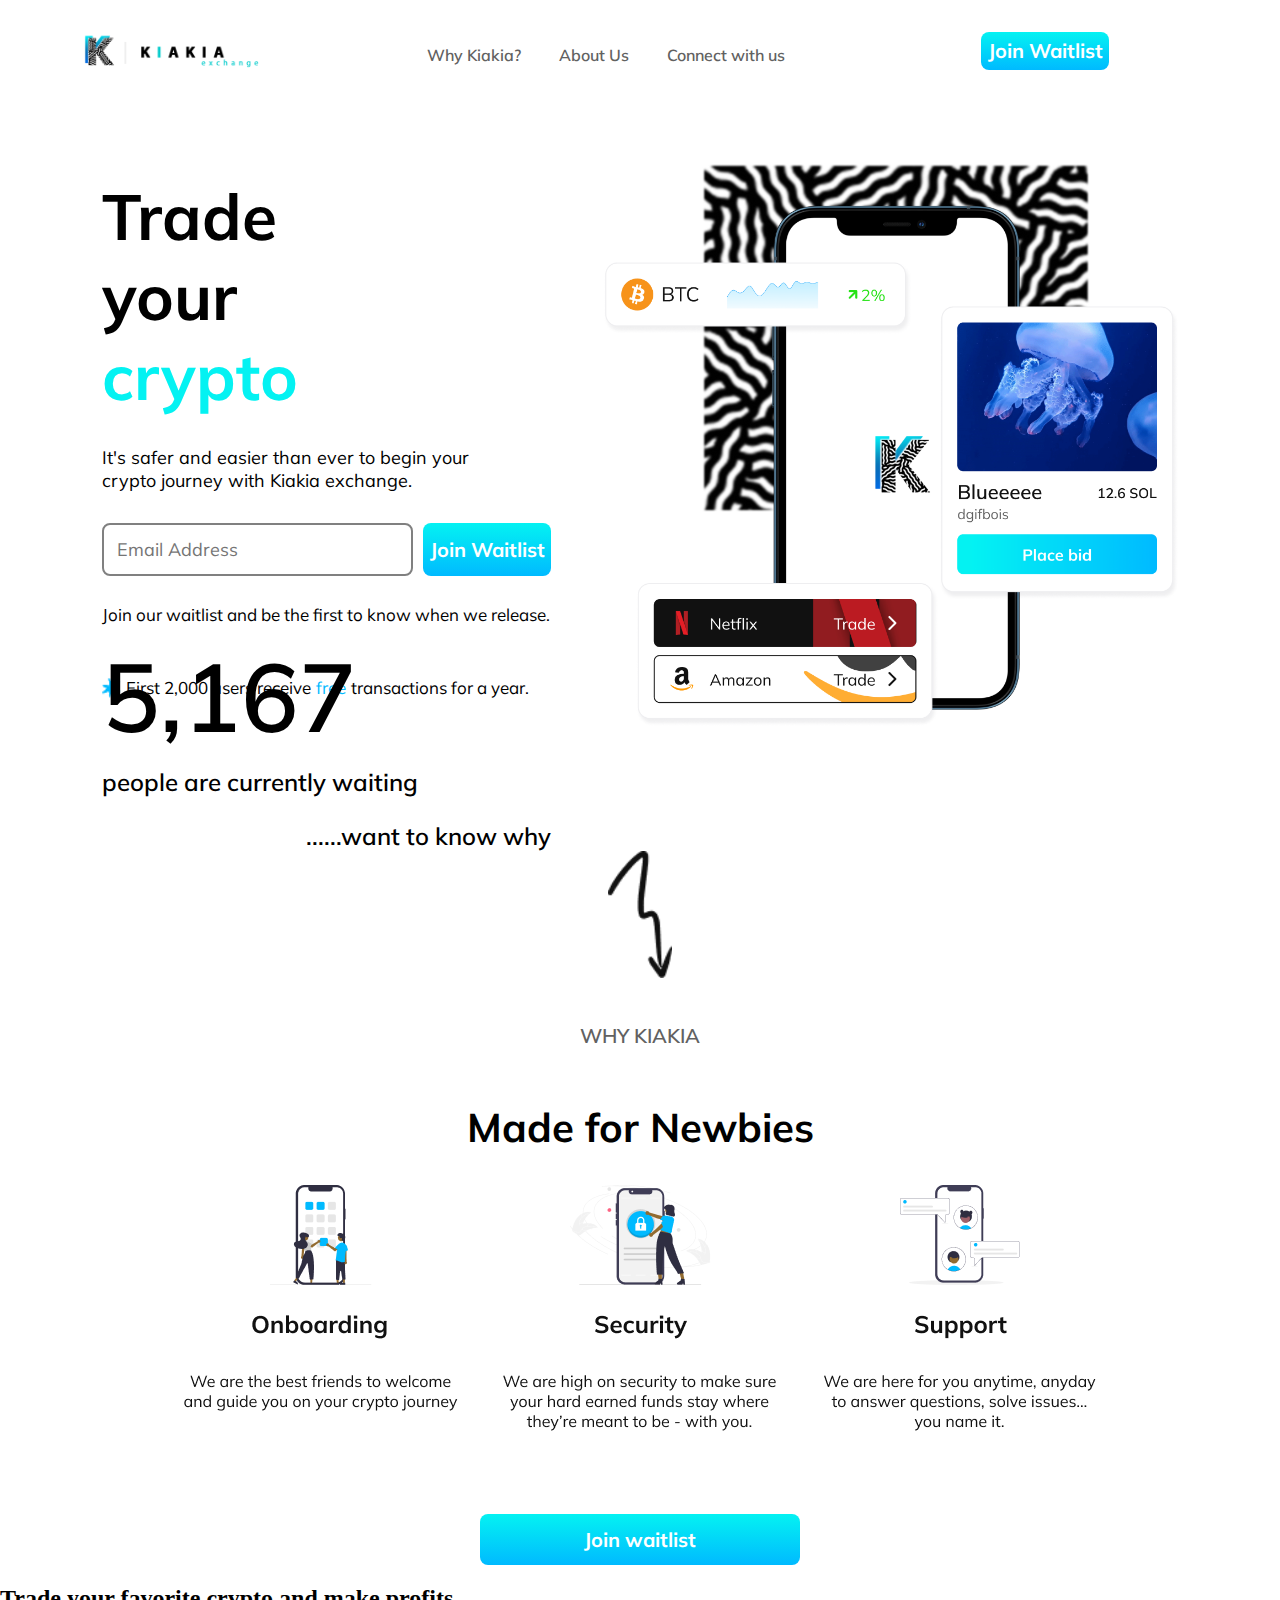
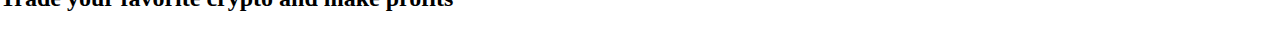
==== index.html @ c30af9a3 "code" ====
<!DOCTYPE html>
<html>

<head>
  <!-- Basic -->
  <meta charset="utf-8" />
  <meta http-equiv="X-UA-Compatible" content="IE=edge" />
  <!-- Mobile Metas -->
  <meta name="viewport" content="width=device-width, initial-scale=1, shrink-to-fit=no" />
  <!-- Site Metas -->
  <meta name="keywords" content="" />
  <meta name="description" content="" />
  <meta name="author" content="" />
  <link rel="shortcut icon" href="img/KK2.png" type="image/x-icon">
    <title>KiaKia</title>
       <link rel="stylesheet" href="styles/kiakia-desktop.css">
       <link rel="stylesheet" href="http://www.w3.org/2000/svg">
       <!--fonts-->
       <link rel="preconnect" href="https://fonts.googleapis.com">
       <link rel="preconnect" href="https://fonts.gstatic.com" crossorigin>
       <link href="https://fonts.googleapis.com/css2?family=Mulish:wght@600&display=swap" rel="stylesheet">
</head>
<body>
  <!-- Navbar Start -->
  <header class="header-section">
      <div class="kiakia-logo">
        <a href="index.html">
          <img src="images/KIAKIA 2 2.png">
        </a>
      </div>
      <div class="preview-links">
        <a href="#">Why Kiakia?</a>
        <a href="#">About Us</a>
        <a href="#">Connect with us</a>
      </div>
      <div class="waitlist-frame">
       <a href="#"> <button type="submit">Join Waitlist</button> </a>
      </div>
  </header>
  <!-- Navbar End -->
  <!--Homepage start-->
  <section class="container-1">
    <div class="container-1-text">
      <h2> Trade your <span>crypto</span></h2>
      <p>
        It's safer and easier than ever to begin your crypto journey with Kiakia exchange. 
      </p>
       <form>
        <input type="email" placeholder="Email Address">
        <button type="submit">Join Waitlist</button>
      </form>
      <h5>
        Join our waitlist and be the first to know when we release.
      </h5>
      <h6>
        <img src="images/vector1.png"> 
        First 2,000 users receive  <span>free</span> transactions for a year.
      </h6>
    </div>
    <div class="container-1-img">
      <img src="images/iphone.png">
    </div>
    <div class="container-1-number">
      <h1>
        5,167
      </h1>
      <p>
        people are currently waiting 
      </p>
      <span>
        ......want to know why
      </span>
    </div> 
  </section> 
  <section class="curly-arrow">
    <img src="images/curly-arrow.png">
  </section>
  <!--Homepage end-->
  <!--About us start-->
  <section class="why-kiakia">
    <div class="why-kiakia-1">
      <p>WHY KIAKIA</p>
      <h2>
        Made for Newbies
      </h2>
    </div>
    <div class="why-kiakia-2">
      <div class="onboarding">
        <img src="images/Frame 50.png">
      </div>
      <div class="security">
        <img src="images/Frame 51.png">
      </div>
      <div class="onboarding">
        <img src="images/Frame 52.png">
      </div>
    </div>
    <div class="why-kiakia-3">
      <button type="submit">Join waitlist</button>
    </div>
  </section>
  <!--About us start-->
  <!--Trade start-->
  <section class="trade-container">
    <div class="trade-container-text">
      <h2>
        Trade your favorite crypto and make profits
      </h2>
      <p>
        
      </p>
    </div>
  </section>
  <!--Trade start-->
  <!-- <section class="trade container" id="About">
    <div class="row">
      <div class=" col-md-6">
        <div class="burnt">
          <h2>
            <b>Discover, create and trade NFT's</b>
          </h2>
            <p>
              Our easy to use interface makes KiaKia one of the fastest growing NFT market places, where artists, fan and everyone in between can browse, create, buy, sell and auction NFT's.
            </p>
        </div>
      </div>
      <div class=" col-md-6">
        <div class="img-box">
          <img src="img/slow burn 3.png" style="height: 330px; width: 330px;" class="burn" alt="">
        </div>
      </div>
    </div>
  </section> -->
  <!--Trade stop-->
  <!--2nd trade start-->
  <!-- <section class="trade container">
    <div class="row">
      <div class="col-md-6 ">
        <div class="burnt"> 
          <h2><b>Exchange and trade giftcards using our app</b></h2>
          <p>Cashing out your giftcards is completly straight forward and secure, with our short turnaround and high pay rates. Our goal at Kiakia is to make selling giftcards as easy and rewarding as possible for our clients.</p>
        </div>
    </div>
    <div class=" col-md-6">
      <div class="img-box">
        <img src="img/slow burn 4.png" style="height: 330px; width: 330px;" class="burn" alt="">
      </div>
    </div>
  </section> -->
  <!--2nd trade stop-->
  <!--2 About start-->
  <!-- <section class="about container" id="about">
      <div class="question">
          ABOUT KIAKIA
      </div>
      <h2 class="answer1"><b>The blockchain platform made just for you..</b></h2>
      <div class="row pic">
        <div class=" col-md-6">
          <div class="img-box">
            <img src="img/KIAKIA 3 1.png"  style="height: 330px; width: 330px;" alt="">
          </div>
        </div>
        <div class=" col-md-6">
          <div class="burnt">
            <div class="heading_container">
              <h4>
                <b>Kiakia is..</b>
              </h4>
            </div>
            <p>
             a cryptocurrency, giftcard, and NFT's marketplace where you can earn rewards, bonuses and utilities on all your trades.
            </p>
            <p>
              KIAKIA is designed to help web3 beginners get their feet wet in the space by learning about blockchain and Cryptocurrencies.
            </p>
          </div>
        </div>
    </div>
  </section> -->
  <!--2 About stop-->
  <!--partners start-->
  </section>
  <!--partners stop-->
  <!--register start-->
  <!-- <section class="about container">
    <img src="img/Vector (4).png" alt="">
    <div class="row">
    <div class="form col-md-6">
      <form action="" class="contain shadow" style="width:320px;"  method="get">
        <fieldset>
          <legend>Connect with us</legend>
          <p><b>We would love to hear from you</b></p>
          <label for="Email"><b>Email:</b></label></br>
          <input type="email" placeholder="Email"><br><br>
          <label for="message"><b>Message</b></label></br>
          <textarea name="" placeholder="Hello there" id="" cols="30" rows="5"></textarea><br><br>
          <button type="submit" class="btnn">Send Message</button>
        </fieldset>
      </form>
    </div>
  </div>
  </section> -->
  <!--register stop-->
  <!-- learn more start -->
  <!-- <section class="learn">
    <div class="container">
      <div class="question">
        LEARN MORE
      </div>
      <h2 class="answer2"><b>Subscribe To Our Newsletter</b></h2>
      <p class="answer2">Dont worry, we only send really neat stuff like offers, guides, tips and tricks you'll need on your crypto journey. </p>
      <form class="d-flex">
        <input class="form-control me-2" type="email" placeholder="Email address" aria-label="Search">
        <button class="buttn" type="submit">Submit</button>
      </form><br>&nbsp;<br>&nbsp;<br>&nbsp;<br>
    </div>
  </section> -->
  <!-- learn more stop -->
  <!-- footer start -->
  <!-- <section class="about container" id="contact">
    <div class="row pic">
      <div class="col-md-6 burnt">
        <div>
          <img src="img/KIAKIA 2 2.png" alt="">
        </div>
        <p>
          KiaKia exchange is a blockchain centered company aimed at enabling new adopters to earn money by trading in the crypto space. 
        </p>
        <div class="contact_nav">
          <div>
            <i class="fa fa-phone" aria-hidden="true"></i>
            +1 661 8744 867
          </div>
          <div>
            <i class="fa fa-envelope" aria-hidden="true"></i>
            info@kaikiaexchange.com
          </div>   
        </div>
      </div>
      <div class="col-md-6">
        <h5>Quick Links</h5>
        <ul style="list-style-type:none;" >
          <li><a href="#why" style="color: black; text-decoration:none;">Why KiaKia</a></li>
          <li><a href="#about"style="color: black; text-decoration:none;">About us</a></li>
          <li><a href="#contact"style="color: black; text-decoration:none;">Connect with us</a></li>
        </ul>
        <div class="social_box">
          <a href="https://instagram.com/kiakiaexchange?igshid=YmMyMTA2M2Y=">
            <i class="fa fa-instagram" aria-hidden="true"></i>
          </a>
          <a href="https://twitter.com/kiakiaexchange?t=NP9sH1aq3BWQOJRg7xhEQ&s=08">
            <i class="fa fa-twitter" aria-hidden="true"></i>
          </a>
        </div>

      </div>
    </div>
  </section> -->
  <!-- footer stop -->
  <!-- end start -->
  <!-- <section class="container-fluid footer_section">
    <hr>
    <p class="foot"><b>Copyright Kiakia Exchange. All rights reserved.2022.</b></p>
  </section> -->
  <!-- end stop -->
</body>
</html>
---- styles/kiakia-desktop.css ----
@media screen and (min-width: 1000px) {
  body {
    background-color: white;
    padding: 0;
    margin: 0;
  }
  body .header-section {
    max-width: 100%;
    display: grid;
    grid-template-columns: auto auto auto;
    gap: 2vw;
    padding-top: 2.5vw;
    padding-left: 6vw;
    margin-bottom: 3.5vw;
  }
  body .kiakia-logo {
    width: 12vw;
  }
  body .kiakia-logo img {
    width: 15vw;
  }
  body .preview-links {
    display: flex;
    flex-direction: row;
    gap: 3vw;
  }
  body .preview-links a {
    color: #616161;
    font-size: 16px;
    font-weight: 600;
    font-family: "Mulish", sans-serif;
    text-decoration: none;
    align-self: center;
  }
  body .waitlist-frame button {
    width: 10vw;
    padding: 0.5vw;
    border-radius: 8px;
    font-size: 20px;
    font-weight: 700;
    font-family: "Mulish", sans-serif;
    border: none;
    color: white;
    background-image: linear-gradient(#04F2F2, #00BAFF);
  }
  body .container-1 {
    display: grid;
    grid-template-columns: auto auto;
    max-width: 100%;
    justify-content: center;
    gap: 4vw;
  }
  body .container-1 .container-1-text {
    display: flex;
    flex-direction: column;
  }
  body .container-1 .container-1-text h2 {
    font-size: 64px;
    font-weight: 700;
    font-family: "Mulish", sans-serif;
    width: 25vw;
    color: black;
    margin-bottom: 1vw;
  }
  body .container-1 .container-1-text h2 span {
    font-size: 64px;
    font-weight: 700;
    font-family: "Mulish", sans-serif;
    color: #04F2F2;
  }
  body .container-1 .container-1-text p {
    font-size: 18px;
    font-weight: 400;
    font-family: "Mulish", sans-serif;
    width: 30vw;
    color: black;
  }
  body .container-1 .container-1-text form {
    display: flex;
    flex-direction: row;
    gap: 10px;
    margin-top: 1vw;
  }
  body .container-1 .container-1-text form input {
    width: 22vw;
    border: 2px solid grey;
    border-radius: 8px;
    padding: 1vw;
    font-size: 18px;
    font-weight: 400;
    font-family: "Mulish", sans-serif;
    color: black;
  }
  body .container-1 .container-1-text form input:focus {
    outline: 1px solid grey;
  }
  body .container-1 .container-1-text form button {
    background-image: linear-gradient(#04F2F2, #00BAFF);
    width: 10vw;
    padding: 0.5vw;
    border-radius: 8px;
    font-size: 20px;
    font-weight: 700;
    font-family: "Mulish", sans-serif;
    border: none;
    color: white;
  }
  body .container-1 .container-1-text form button:focus {
    outline: none;
  }
  body .container-1 .container-1-text h5 {
    font-size: 17px;
    font-weight: 400;
    font-family: "Mulish", sans-serif;
    width: 35vw;
    color: black;
    margin-bottom: 1vw;
  }
  body .container-1 .container-1-text h6 {
    display: flex;
    flex-direction: row;
    gap: 5px;
    font-size: 17px;
    font-weight: 400;
    font-family: "Mulish", sans-serif;
    width: 35vw;
    color: black;
  }
  body .container-1 .container-1-text h6 img {
    width: 1.5vw;
  }
  body .container-1 .container-1-text h6 span {
    font-size: 17px;
    font-weight: 400;
    font-family: "Mulish", sans-serif;
    color: #00BAFF;
  }
  body .container-1 .container-1-img {
    padding-top: 3vw;
  }
  body .container-1 .container-1-img img {
    width: 45vw;
  }
  body .container-1 .container-1-number {
    display: grid;
    grid-template-columns: auto;
    margin-top: -17vw;
  }
  body .container-1 .container-1-number h1 {
    font-size: 96px;
    font-weight: 600;
    font-family: "Mulish", sans-serif;
    color: black;
    margin-bottom: -1vw;
  }
  body .container-1 .container-1-number p {
    font-size: 24px;
    font-weight: 600;
    font-family: "Mulish", sans-serif;
    color: black;
  }
  body .container-1 .container-1-number span {
    font-size: 24px;
    font-weight: 600;
    font-family: "Mulish", sans-serif;
    color: black;
    justify-self: right;
  }
  body .curly-arrow {
    display: grid;
    justify-content: center;
    max-width: 100%;
  }
  body .curly-arrow img {
    width: 5vw;
  }
  body .why-kiakia {
    display: grid;
    grid-template-columns: auto;
    max-width: 100%;
    justify-content: center;
    margin-top: 2vw;
  }
  body .why-kiakia .why-kiakia-1 {
    display: flex;
    flex-direction: column;
    align-items: center;
    max-width: 100%;
  }
  body .why-kiakia .why-kiakia-1 p {
    font-size: 20px;
    font-weight: 600;
    font-family: "Mulish", sans-serif;
    color: #616161;
  }
  body .why-kiakia .why-kiakia-1 h2 {
    font-size: 40px;
    font-weight: 700;
    font-family: "Mulish", sans-serif;
    color: black;
  }
  body .why-kiakia .why-kiakia-2 {
    display: flex;
    flex-direction: row;
  }
  body .why-kiakia .why-kiakia-3 {
    display: grid;
    justify-content: center;
    max-width: 100%;
    margin-top: 2vw;
  }
  body .why-kiakia .why-kiakia-3 button {
    width: 25vw;
    padding: 1vw;
    border-radius: 8px;
    font-size: 20px;
    font-weight: 700;
    font-family: "Mulish", sans-serif;
    border: none;
    color: white;
    background-image: linear-gradient(#04F2F2, #00BAFF);
  }
}/*# sourceMappingURL=kiakia-desktop.css.map */
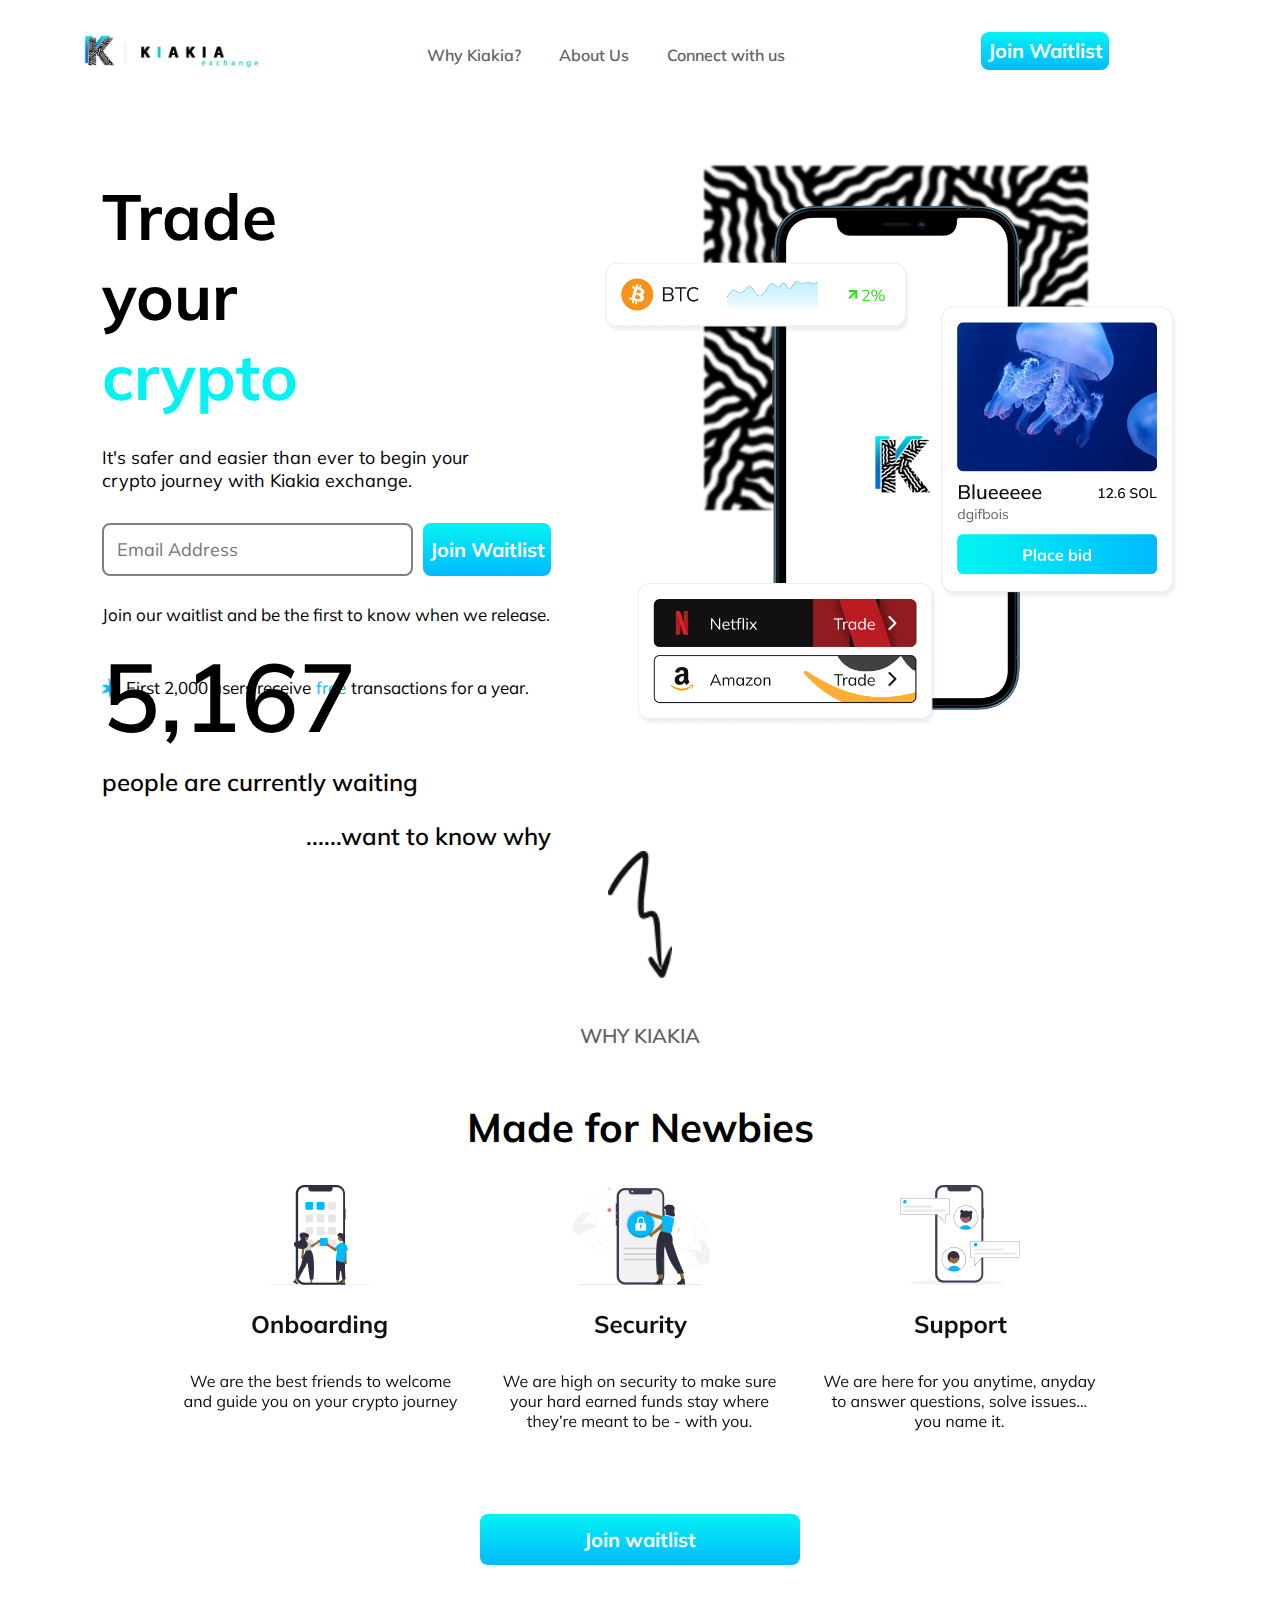
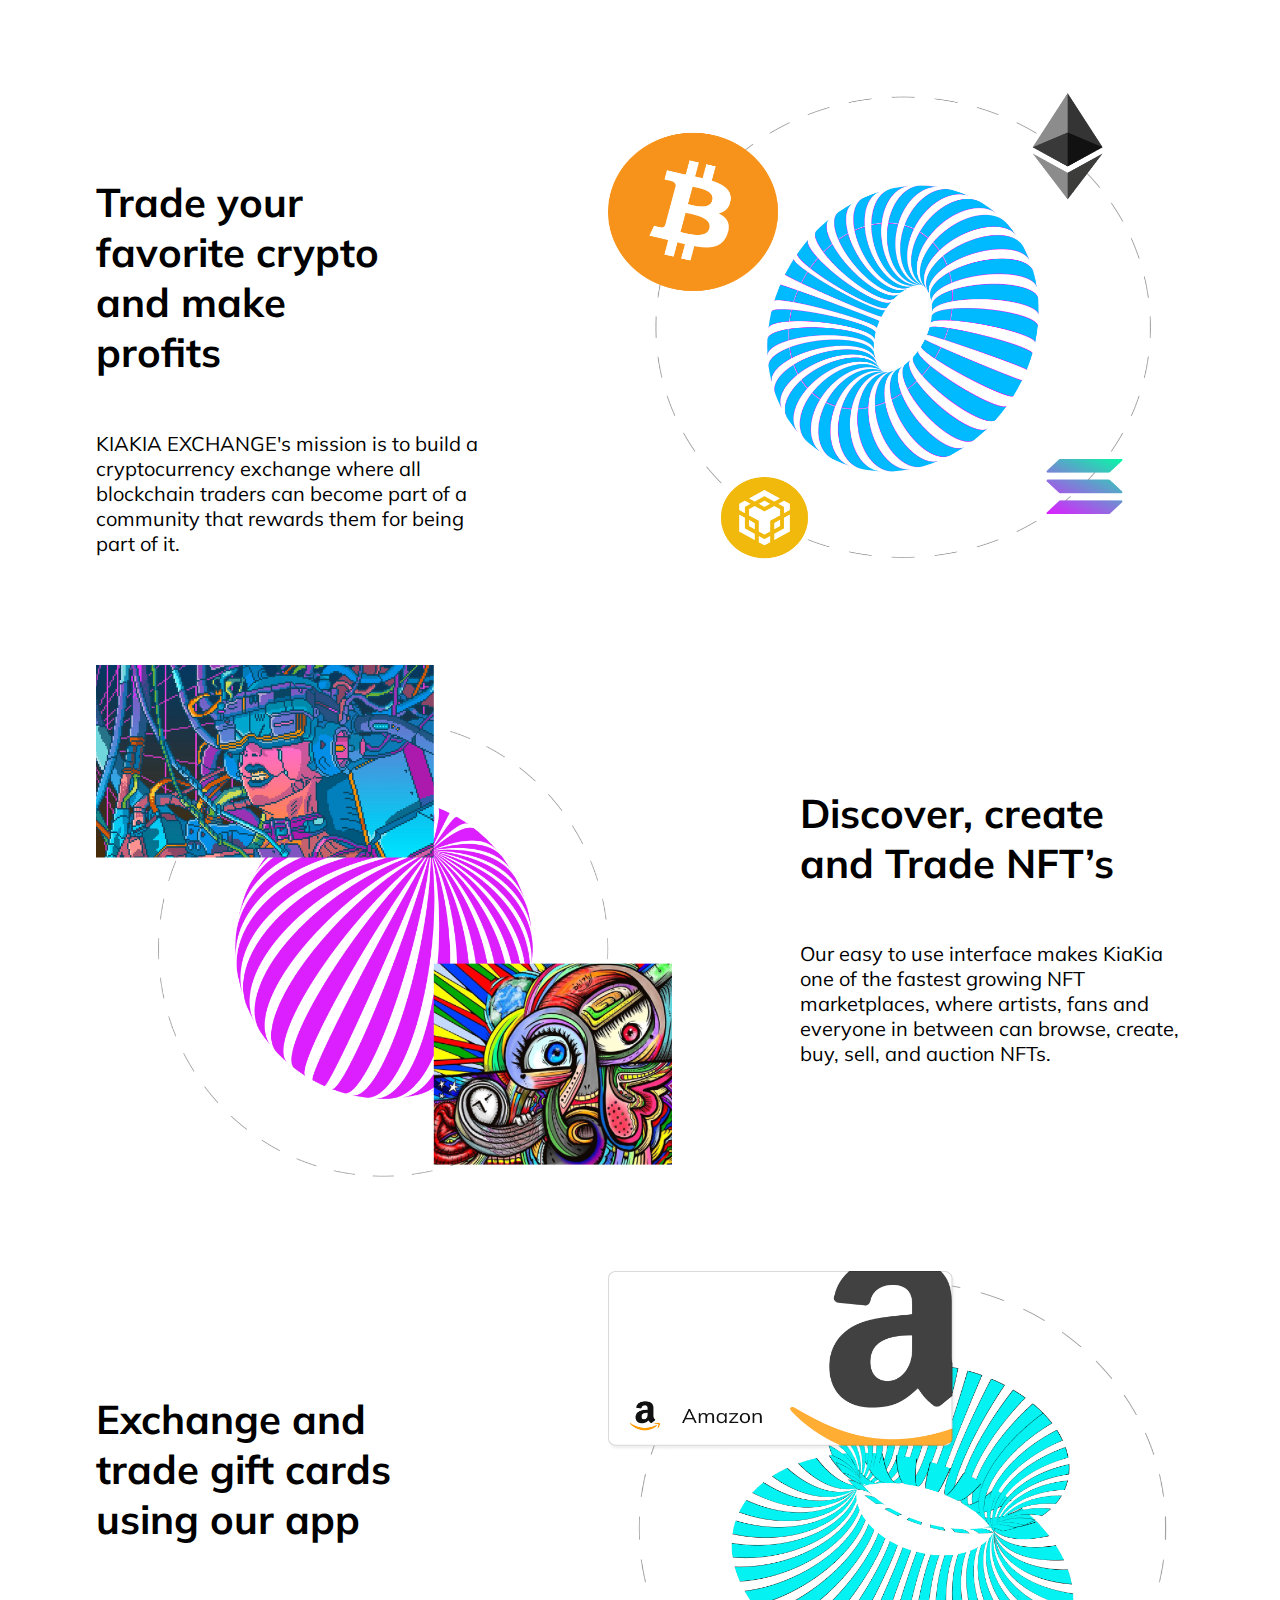
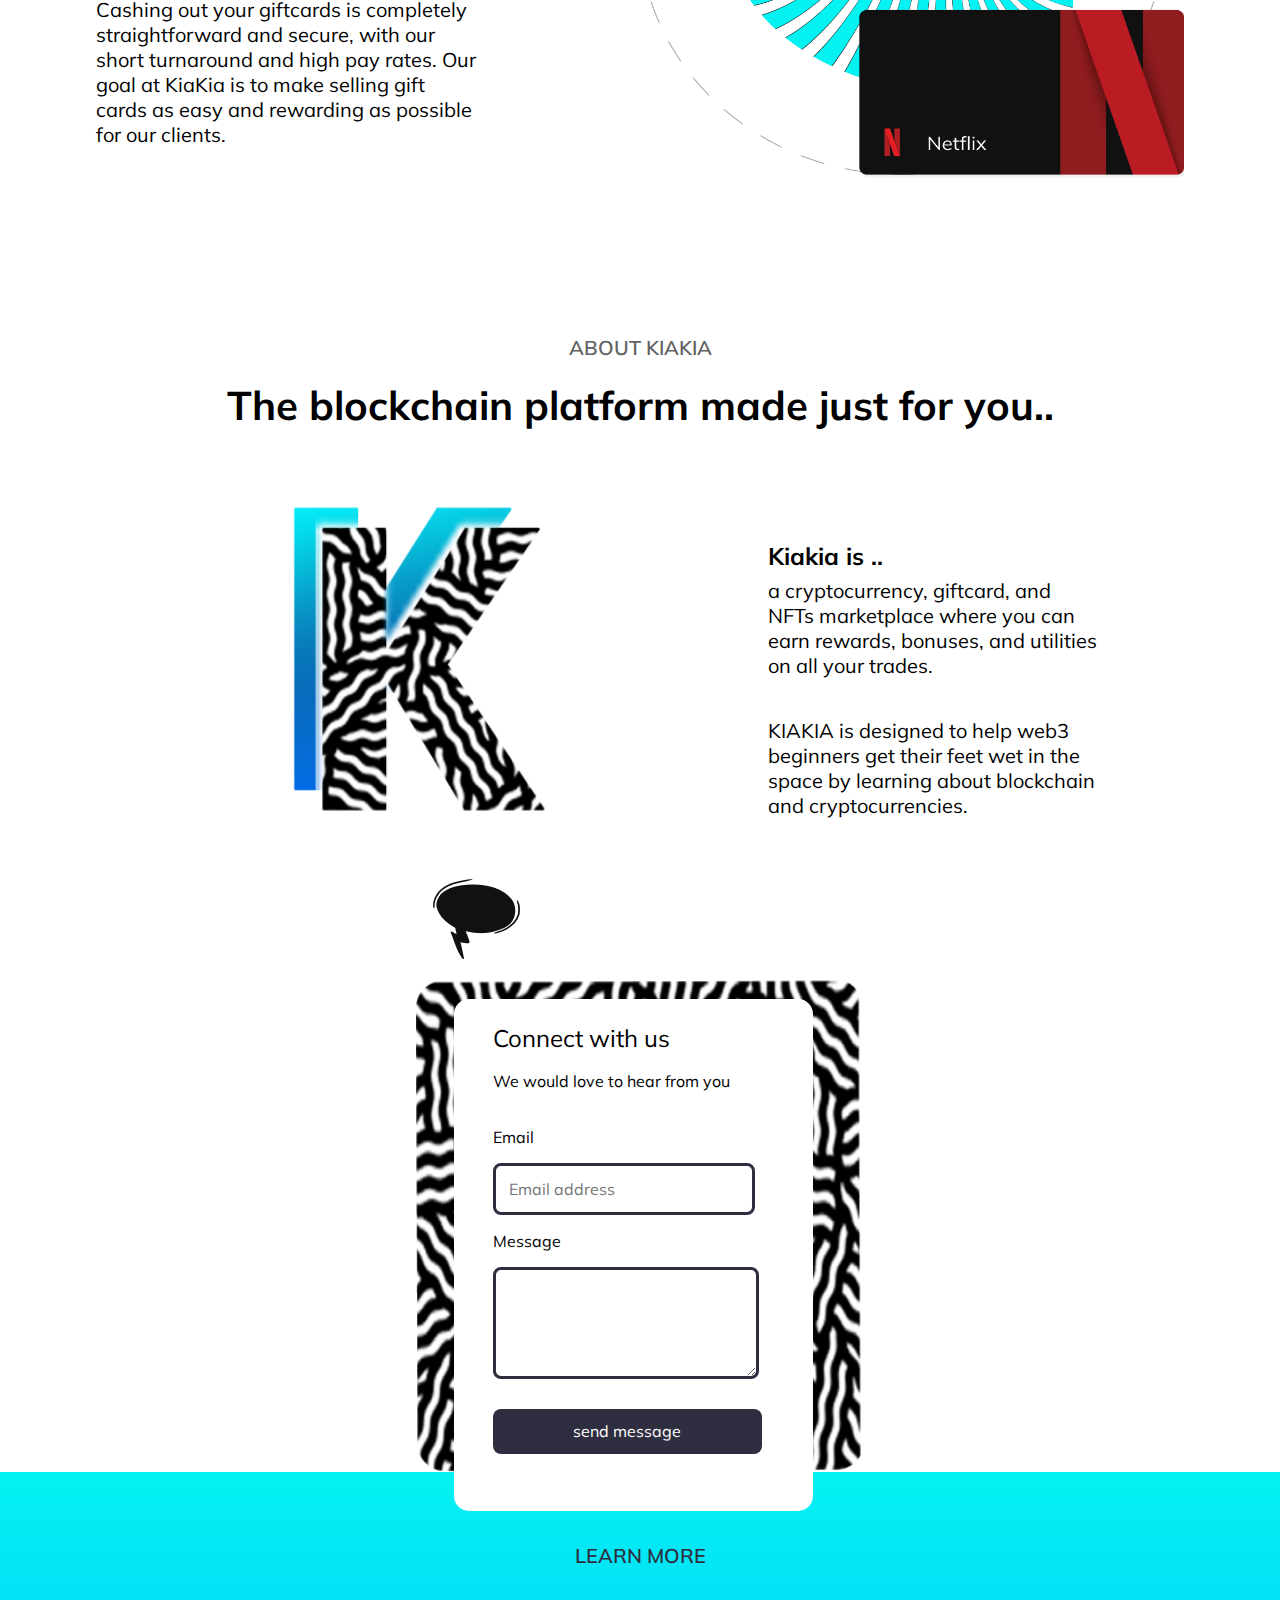
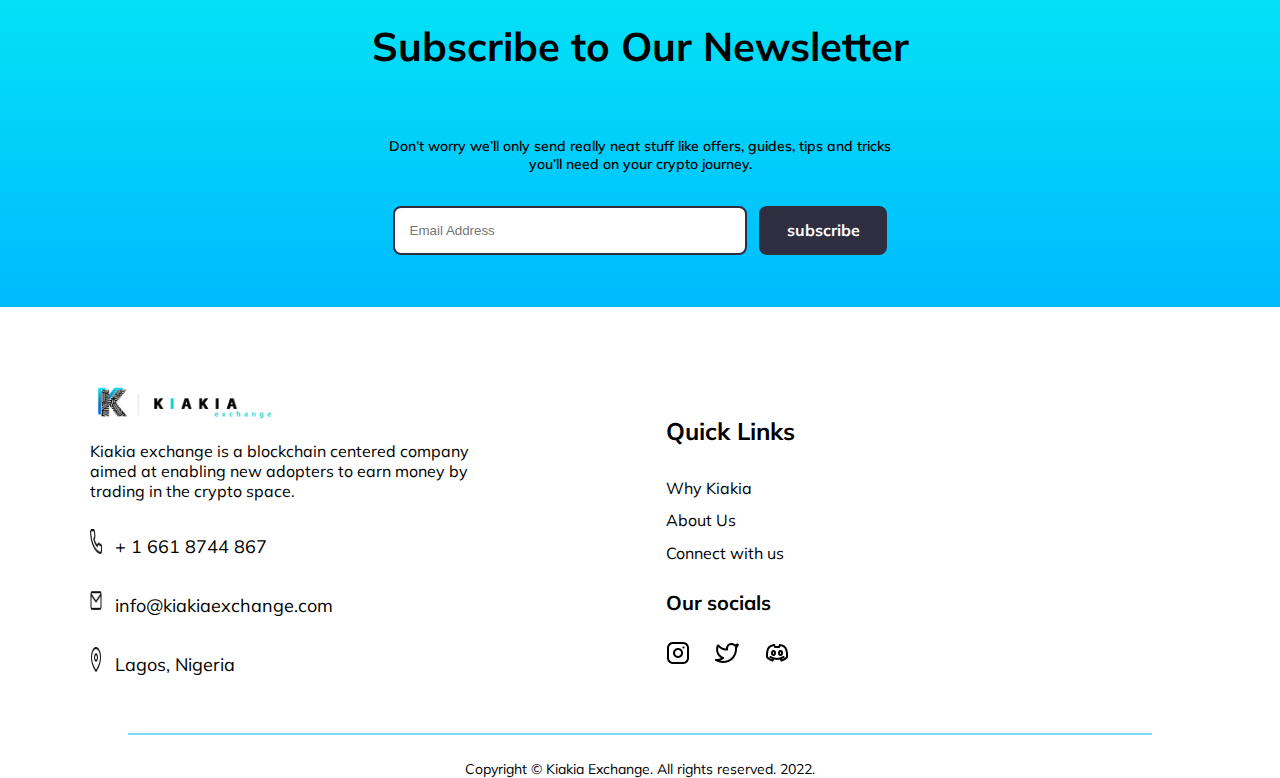
==== commit 2ec5af4f: "code" ====
--- a/index.html
+++ b/index.html
@@ -107,161 +107,158 @@
         Trade your favorite crypto and make profits
       </h2>
       <p>
-        
-      </p>
+        KIAKIA EXCHANGE's mission is to build a cryptocurrency exchange where all blockchain traders can become part of a community that rewards them for being part of it.      </p>
+    </div>
+    <div class="trade-container-image">
+      <img src="images/bitcoin.png">
     </div>
   </section>
   <!--Trade start-->
-  <!-- <section class="trade container" id="About">
-    <div class="row">
-      <div class=" col-md-6">
-        <div class="burnt">
-          <h2>
-            <b>Discover, create and trade NFT's</b>
-          </h2>
-            <p>
-              Our easy to use interface makes KiaKia one of the fastest growing NFT market places, where artists, fan and everyone in between can browse, create, buy, sell and auction NFT's.
-            </p>
-        </div>
-      </div>
-      <div class=" col-md-6">
-        <div class="img-box">
-          <img src="img/slow burn 3.png" style="height: 330px; width: 330px;" class="burn" alt="">
-        </div>
-      </div>
-    </div>
-  </section> -->
-  <!--Trade stop-->
-  <!--2nd trade start-->
-  <!-- <section class="trade container">
-    <div class="row">
-      <div class="col-md-6 ">
-        <div class="burnt"> 
-          <h2><b>Exchange and trade giftcards using our app</b></h2>
-          <p>Cashing out your giftcards is completly straight forward and secure, with our short turnaround and high pay rates. Our goal at Kiakia is to make selling giftcards as easy and rewarding as possible for our clients.</p>
-        </div>
-    </div>
-    <div class=" col-md-6">
-      <div class="img-box">
-        <img src="img/slow burn 4.png" style="height: 330px; width: 330px;" class="burn" alt="">
-      </div>
-    </div>
-  </section> -->
-  <!--2nd trade stop-->
-  <!--2 About start-->
-  <!-- <section class="about container" id="about">
-      <div class="question">
-          ABOUT KIAKIA
-      </div>
-      <h2 class="answer1"><b>The blockchain platform made just for you..</b></h2>
-      <div class="row pic">
-        <div class=" col-md-6">
-          <div class="img-box">
-            <img src="img/KIAKIA 3 1.png"  style="height: 330px; width: 330px;" alt="">
+  <section class="nft-container">
+    <div class="nft-container-image">
+      <img src="images/nft-card.png">
+    </div>
+    <div class="nft-container-text">
+      <h2>
+        Discover, create and Trade NFT’s
+      </h2>
+      <p>
+        Our easy to use interface makes KiaKia one of the fastest growing NFT marketplaces, where artists, fans and everyone in between can browse, create, buy, sell, and auction NFTs.      </p>
+    </div>
+  </section>
+  <section class="gift-card-container">
+    <div class="gift-card-container-text">
+      <h2>
+        Exchange and trade gift cards using our app
+      </h2>
+      <p>
+        Cashing out your giftcards is completely straightforward and secure, with our short turnaround and high pay rates. Our goal at KiaKia is to make selling gift cards as easy and rewarding as possible for our clients.
+    </div>
+    <div class="gift-card-container-image">
+      <img src="images/amazon.png">
+    </div>
+  </section>
+ <!-- about-kia-kia -->
+  <section class="about-kiakia">
+    <div class="about">
+      <p>
+        ABOUT KIAKIA
+      </p>
+      <h3>
+        The blockchain platform made just for you..
+      </h3>
+    </div>
+  </section>
+  <!-- about-kia-kia-content -->
+  <section class="about-content">
+    <div class="about-content-logo">
+      <img src="images/KIAKIA 3 1.png">
+    </div>
+    <div class="about-content-text">
+      <h4>
+        Kiakia is ..
+      </h4>
+      <p>
+        a cryptocurrency, giftcard, and NFTs marketplace where you can earn rewards, bonuses, and utilities on all your trades.
+      </p>
+      <p>
+        KIAKIA is designed to help web3 beginners get their feet wet in the space by learning about blockchain and cryptocurrencies.
+      </p>
+    </div>
+  </section>
+
+  <section class="connect-section">
+    <div class="chat-icon">
+      <img src="images/6.png">
+      <img src="images/KIAKIA pattern 2.png" class="pattern">
+      <div class="connect-form">
+        <h3>
+          Connect with us
+        </h3>
+        <p class="hear-you">
+          We would love to hear from you
+        </p>
+        <form>
+          <div class="mail">
+            <p>Email</p>
+            <input type="email" placeholder="Email address">
           </div>
-        </div>
-        <div class=" col-md-6">
-          <div class="burnt">
-            <div class="heading_container">
-              <h4>
-                <b>Kiakia is..</b>
-              </h4>
-            </div>
-            <p>
-             a cryptocurrency, giftcard, and NFT's marketplace where you can earn rewards, bonuses and utilities on all your trades.
-            </p>
-            <p>
-              KIAKIA is designed to help web3 beginners get their feet wet in the space by learning about blockchain and Cryptocurrencies.
-            </p>
+          <div class="message">
+            <p>Message</p>
+             <textarea placeholder="Hello there">
+             </textarea>
           </div>
-        </div>
-    </div>
-  </section> -->
-  <!--2 About stop-->
-  <!--partners start-->
-  </section>
-  <!--partners stop-->
-  <!--register start-->
-  <!-- <section class="about container">
-    <img src="img/Vector (4).png" alt="">
-    <div class="row">
-    <div class="form col-md-6">
-      <form action="" class="contain shadow" style="width:320px;"  method="get">
-        <fieldset>
-          <legend>Connect with us</legend>
-          <p><b>We would love to hear from you</b></p>
-          <label for="Email"><b>Email:</b></label></br>
-          <input type="email" placeholder="Email"><br><br>
-          <label for="message"><b>Message</b></label></br>
-          <textarea name="" placeholder="Hello there" id="" cols="30" rows="5"></textarea><br><br>
-          <button type="submit" class="btnn">Send Message</button>
-        </fieldset>
+          <button type="submit">send message</button>
       </form>
     </div>
+    </div>
+  </section>
+
+  <section class="newsletter-section">
+    <p>
+      LEARN MORE
+    </p>
+    <h2>
+      Subscribe to Our Newsletter
+    </h2>
+    <h6>
+      Don’t worry we’ll only send really neat stuff like offers, guides, tips and tricks you’ll need on your crypto journey.
+    </h6>
+    <form>
+      <input type="email" placeholder="Email Address">
+      <button type="submit">subscribe</button>
+    </form>
+  </section>
+  <footer>
+    <div class="footer-1">
+      <div class="footer-1-logo">
+        <img src="images/KIAKIA 2 2.png">
+        <p>
+          Kiakia exchange is a blockchain centered company aimed at enabling new adopters to earn money by trading in the crypto space.
+        </p>
+      </div>
+      <div class="footer-1-contact">
+        <div class="phone">
+          <img src="images/Vector.png">
+          <p>+ 1 661 8744 867</p>
+        </div>
+        <div class="phone">
+          <img src="images/mail 2.png">
+          <p>info@kiakiaexchange.com</p>
+        </div>
+        <div class="phone">
+          <img src="images/map-pin 1.png">
+          <p>Lagos, Nigeria</p>
+        </div>
+      </div>
+    </div>
+    <div class="footer-2">
+      <div class="footer-2-1">
+        <h4>Quick Links</h4>
+        <div class="links">
+        <a href="#">Why Kiakia</a>
+        <a href="#">About Us</a>
+        <a href="#">Connect with us</a>
+        </div>
+      </div>
+      <div class="footer-2-social">
+        <h4>
+          Our socials
+        </h4>
+        <div class="socials">
+          <a href="#"> <img src="images/instagram 1.png"></a>
+          <a href="#"> <img src="images/twitter 2.png"></a>
+          <a href="#"> <img src="images/iconoir_discord.png"></a>
+        </div>
+      </div>
+    </div>
+  </footer>
+  <section class="copyright">
+    <div class="copyright-text">
+    <span>
+      Copyright © Kiakia Exchange. All rights reserved. 2022.
+    </span>
   </div>
-  </section> -->
-  <!--register stop-->
-  <!-- learn more start -->
-  <!-- <section class="learn">
-    <div class="container">
-      <div class="question">
-        LEARN MORE
-      </div>
-      <h2 class="answer2"><b>Subscribe To Our Newsletter</b></h2>
-      <p class="answer2">Dont worry, we only send really neat stuff like offers, guides, tips and tricks you'll need on your crypto journey. </p>
-      <form class="d-flex">
-        <input class="form-control me-2" type="email" placeholder="Email address" aria-label="Search">
-        <button class="buttn" type="submit">Submit</button>
-      </form><br>&nbsp;<br>&nbsp;<br>&nbsp;<br>
-    </div>
-  </section> -->
-  <!-- learn more stop -->
-  <!-- footer start -->
-  <!-- <section class="about container" id="contact">
-    <div class="row pic">
-      <div class="col-md-6 burnt">
-        <div>
-          <img src="img/KIAKIA 2 2.png" alt="">
-        </div>
-        <p>
-          KiaKia exchange is a blockchain centered company aimed at enabling new adopters to earn money by trading in the crypto space. 
-        </p>
-        <div class="contact_nav">
-          <div>
-            <i class="fa fa-phone" aria-hidden="true"></i>
-            +1 661 8744 867
-          </div>
-          <div>
-            <i class="fa fa-envelope" aria-hidden="true"></i>
-            info@kaikiaexchange.com
-          </div>   
-        </div>
-      </div>
-      <div class="col-md-6">
-        <h5>Quick Links</h5>
-        <ul style="list-style-type:none;" >
-          <li><a href="#why" style="color: black; text-decoration:none;">Why KiaKia</a></li>
-          <li><a href="#about"style="color: black; text-decoration:none;">About us</a></li>
-          <li><a href="#contact"style="color: black; text-decoration:none;">Connect with us</a></li>
-        </ul>
-        <div class="social_box">
-          <a href="https://instagram.com/kiakiaexchange?igshid=YmMyMTA2M2Y=">
-            <i class="fa fa-instagram" aria-hidden="true"></i>
-          </a>
-          <a href="https://twitter.com/kiakiaexchange?t=NP9sH1aq3BWQOJRg7xhEQ&s=08">
-            <i class="fa fa-twitter" aria-hidden="true"></i>
-          </a>
-        </div>
-
-      </div>
-    </div>
-  </section> -->
-  <!-- footer stop -->
-  <!-- end start -->
-  <!-- <section class="container-fluid footer_section">
-    <hr>
-    <p class="foot"><b>Copyright Kiakia Exchange. All rights reserved.2022.</b></p>
-  </section> -->
-  <!-- end stop -->
+  </section>
 </body>
 </html>--- a/styles/kiakia-desktop.css
+++ b/styles/kiakia-desktop.css
@@ -220,4 +220,387 @@
     color: white;
     background-image: linear-gradient(#04F2F2, #00BAFF);
   }
+  body .trade-container {
+    display: grid;
+    grid-template-columns: auto auto;
+    justify-content: center;
+    gap: 10vw;
+    margin-top: 7vw;
+  }
+  body .trade-container .trade-container-text {
+    display: flex;
+    flex-direction: column;
+    padding-top: 7vw;
+  }
+  body .trade-container .trade-container-text h2 {
+    font-size: 40px;
+    font-weight: 700;
+    font-family: "Mulish", sans-serif;
+    width: 25vw;
+  }
+  body .trade-container .trade-container-text p {
+    font-size: 20px;
+    font-weight: 400;
+    font-family: "Mulish", sans-serif;
+    width: 30vw;
+  }
+  body .trade-container .trade-container-image img {
+    width: 45vw;
+    height: 40vw;
+  }
+  body .nft-container {
+    display: grid;
+    grid-template-columns: auto auto;
+    justify-content: center;
+    gap: 10vw;
+    margin-top: 7vw;
+  }
+  body .nft-container .nft-container-text {
+    display: flex;
+    flex-direction: column;
+    padding-top: 7vw;
+  }
+  body .nft-container .nft-container-text h2 {
+    font-size: 40px;
+    font-weight: 700;
+    font-family: "Mulish", sans-serif;
+    width: 25vw;
+  }
+  body .nft-container .nft-container-text p {
+    font-size: 20px;
+    font-weight: 400;
+    font-family: "Mulish", sans-serif;
+    width: 30vw;
+  }
+  body .nft-container .nft-container-image img {
+    width: 45vw;
+    height: 40vw;
+  }
+  body .gift-card-container {
+    display: grid;
+    grid-template-columns: auto auto;
+    justify-content: center;
+    gap: 10vw;
+    margin-top: 7vw;
+  }
+  body .gift-card-container .gift-card-container-text {
+    display: flex;
+    flex-direction: column;
+    padding-top: 7vw;
+  }
+  body .gift-card-container .gift-card-container-text h2 {
+    font-size: 40px;
+    font-weight: 700;
+    font-family: "Mulish", sans-serif;
+    width: 25vw;
+  }
+  body .gift-card-container .gift-card-container-text p {
+    font-size: 20px;
+    font-weight: 400;
+    font-family: "Mulish", sans-serif;
+    width: 30vw;
+  }
+  body .gift-card-container .gift-card-container-image img {
+    width: 45vw;
+    height: 40vw;
+  }
+  body .about-kiakia {
+    display: grid;
+    max-width: 100%;
+    justify-content: center;
+    margin-top: 10vw;
+  }
+  body .about-kiakia .about {
+    display: grid;
+    grid-template-columns: auto;
+    grid-template-rows: 2vw;
+    justify-content: center;
+    max-width: 100%;
+  }
+  body .about-kiakia .about p {
+    font-size: 20px;
+    font-weight: 600;
+    font-family: "Mulish", sans-serif;
+    color: #616161;
+    justify-self: center;
+  }
+  body .about-kiakia .about h3 {
+    font-size: 40px;
+    font-weight: 700;
+    font-family: "Mulish", sans-serif;
+    color: black;
+  }
+  body .about-content {
+    display: grid;
+    grid-template-columns: 40vw 20vw;
+    max-width: 100%;
+    justify-content: center;
+  }
+  body .about-content .about-content-logo img {
+    width: 25vw;
+    height: 30vw;
+  }
+  body .about-content .about-content-text {
+    display: flex;
+    flex-direction: column;
+    padding-top: 3vw;
+  }
+  body .about-content .about-content-text h4 {
+    font-size: 24px;
+    font-weight: 700;
+    font-family: "Mulish", sans-serif;
+    color: black;
+    margin-bottom: -1vw;
+  }
+  body .about-content .about-content-text p {
+    font-size: 20px;
+    font-weight: 400;
+    font-family: "Mulish", sans-serif;
+    color: black;
+    width: 26vw;
+  }
+  body .connect-section {
+    display: grid;
+    max-width: 100%;
+    justify-content: center;
+  }
+  body .connect-section .chat-icon {
+    display: grid;
+    grid-template-columns: auto;
+  }
+  body .connect-section .chat-icon .pattern {
+    width: 35vw;
+  }
+  body .connect-section .chat-icon .connect-form {
+    background-color: white;
+    display: grid;
+    grid-template-columns: auto;
+    justify-content: left;
+    padding-left: 3vw;
+    width: 25vw;
+    height: 40vw;
+    grid-row: 3/2;
+    z-index: 1;
+    margin-bottom: -45vw;
+    margin-top: 1.5vw;
+    margin-left: 3vw;
+    border-radius: 15px;
+  }
+  body .connect-section .chat-icon .connect-form h3 {
+    font-size: 24px;
+    font-weight: 400;
+    font-family: "Mulish", sans-serif;
+    color: black;
+    margin-bottom: -6vw;
+  }
+  body .connect-section .chat-icon .connect-form .hear-you {
+    margin-bottom: -10vw;
+  }
+  body .connect-section .chat-icon .connect-form p {
+    font-size: 16px;
+    font-weight: 400;
+    font-family: "Mulish", sans-serif;
+    color: black;
+  }
+  body .connect-section .chat-icon .connect-form input {
+    width: 18vw;
+    border: 3px solid #2F2E41;
+    border-radius: 8px;
+    padding: 1vw;
+    font-size: 16px;
+    font-weight: 400;
+    font-family: "Mulish", sans-serif;
+    color: black;
+  }
+  body .connect-section .chat-icon .connect-form input:focus {
+    outline: none;
+  }
+  body .connect-section .chat-icon .connect-form textarea {
+    width: 20vw;
+    border: 3px solid #2F2E41;
+    border-radius: 8px;
+    padding-left: 0.2vw;
+    height: 8vw;
+    font-size: 16px;
+    font-weight: 400;
+    font-family: "Mulish", sans-serif;
+    color: black;
+    margin-bottom: 2vw;
+  }
+  body .connect-section .chat-icon .connect-form textarea:focus {
+    outline: none;
+  }
+  body .connect-section .chat-icon .connect-form button {
+    background-color: #2F2E41;
+    width: 21vw;
+    text-align: center;
+    font-size: 16px;
+    font-weight: 400;
+    font-family: "Mulish", sans-serif;
+    color: white;
+    border: none;
+    padding: 1vw;
+    border-radius: 8px;
+  }
+  body .newsletter-section {
+    display: flex;
+    flex-direction: column;
+    align-items: center;
+    background-image: linear-gradient(#04F2F2, #00BAFF);
+    max-width: 100%;
+    height: 30vw;
+    padding-top: 4vw;
+  }
+  body .newsletter-section p {
+    font-size: 20px;
+    font-weight: 600;
+    font-family: "Mulish", sans-serif;
+    color: #2F2E41;
+  }
+  body .newsletter-section h2 {
+    font-size: 40px;
+    font-weight: 700;
+    font-family: "Mulish", sans-serif;
+    color: black;
+  }
+  body .newsletter-section h6 {
+    font-size: 14px;
+    font-weight: 600;
+    font-family: "Mulish", sans-serif;
+    color: black;
+    width: 40vw;
+    text-align: center;
+  }
+  body .newsletter-section form {
+    display: flex;
+    flex-direction: row;
+    gap: 1vw;
+  }
+  body .newsletter-section form input {
+    background-color: white;
+    border: 2px solid #2F2E41;
+    width: 25vw;
+    padding: 15px;
+    border-radius: 8px;
+  }
+  body .newsletter-section form button {
+    background-color: #2F2E41;
+    border: none;
+    font-size: 16px;
+    font-weight: 700;
+    font-family: "Mulish", sans-serif;
+    color: white;
+    text-align: center;
+    width: 10vw;
+    border-radius: 8px;
+  }
+  body .newsletter-section form input:focus {
+    outline: none;
+  }
+  body .newsletter-section form button:focus {
+    outline: none;
+  }
+  body footer {
+    display: grid;
+    grid-template-columns: 45vw auto;
+    max-width: 100%;
+    justify-content: left;
+    padding-left: 7vw;
+    padding-top: 6vw;
+  }
+  body footer .footer-1 {
+    display: flex;
+    flex-direction: column;
+  }
+  body footer .footer-1 .footer-1-logo {
+    display: flex;
+    flex-direction: column;
+  }
+  body footer .footer-1 .footer-1-logo img {
+    width: 15vw;
+  }
+  body footer .footer-1 .footer-1-logo p {
+    font-size: 16px;
+    font-weight: 400;
+    font-family: "Mulish", sans-serif;
+    color: black;
+    width: 30vw;
+  }
+  body footer .footer-1 .footer-1-contact {
+    display: flex;
+    flex-direction: column;
+  }
+  body footer .footer-1 .footer-1-contact .phone {
+    display: flex;
+    flex-direction: row;
+    gap: 1vw;
+  }
+  body footer .footer-1 .footer-1-contact .phone img {
+    width: 1vw;
+    height: 2vw;
+    margin-top: 0.9vw;
+  }
+  body footer .footer-1 .footer-1-contact .phone p {
+    font-size: 18px;
+    font-weight: 400;
+    font-family: "Mulish", sans-serif;
+    color: black;
+  }
+  body footer .footer-2 {
+    display: flex;
+    flex-direction: column;
+  }
+  body footer .footer-2 .footer-2-1 {
+    display: flex;
+    flex-direction: column;
+  }
+  body footer .footer-2 .footer-2-1 h4 {
+    font-size: 24px;
+    font-weight: 700;
+    font-family: "Mulish", sans-serif;
+    color: black;
+  }
+  body footer .footer-2 .footer-2-1 .links {
+    display: flex;
+    flex-direction: column;
+    gap: 1vw;
+  }
+  body footer .footer-2 .footer-2-1 .links a {
+    font-size: 16px;
+    font-weight: 400;
+    font-family: "Mulish", sans-serif;
+    color: black;
+    text-decoration: none;
+  }
+  body footer .footer-2 .footer-2-social h4 {
+    font-size: 20px;
+    font-weight: 700;
+    font-family: "Mulish", sans-serif;
+    color: black;
+  }
+  body footer .footer-2 .footer-2-social .socials {
+    display: flex;
+    flex-direction: row;
+    gap: 2vw;
+  }
+  body .copyright {
+    display: grid;
+    justify-content: center;
+    max-width: 100%;
+    margin-top: 3vw;
+  }
+  body .copyright .copyright-text {
+    width: 80vw;
+    border-top: 2px solid rgba(0, 187, 255, 0.5215686275);
+    display: grid;
+    flex-direction: row;
+    justify-content: center;
+    padding-top: 2vw;
+  }
+  body .copyright .copyright-text span {
+    font-size: 14px;
+    font-weight: 400;
+    font-family: "Mulish", sans-serif;
+    color: black;
+  }
 }/*# sourceMappingURL=kiakia-desktop.css.map */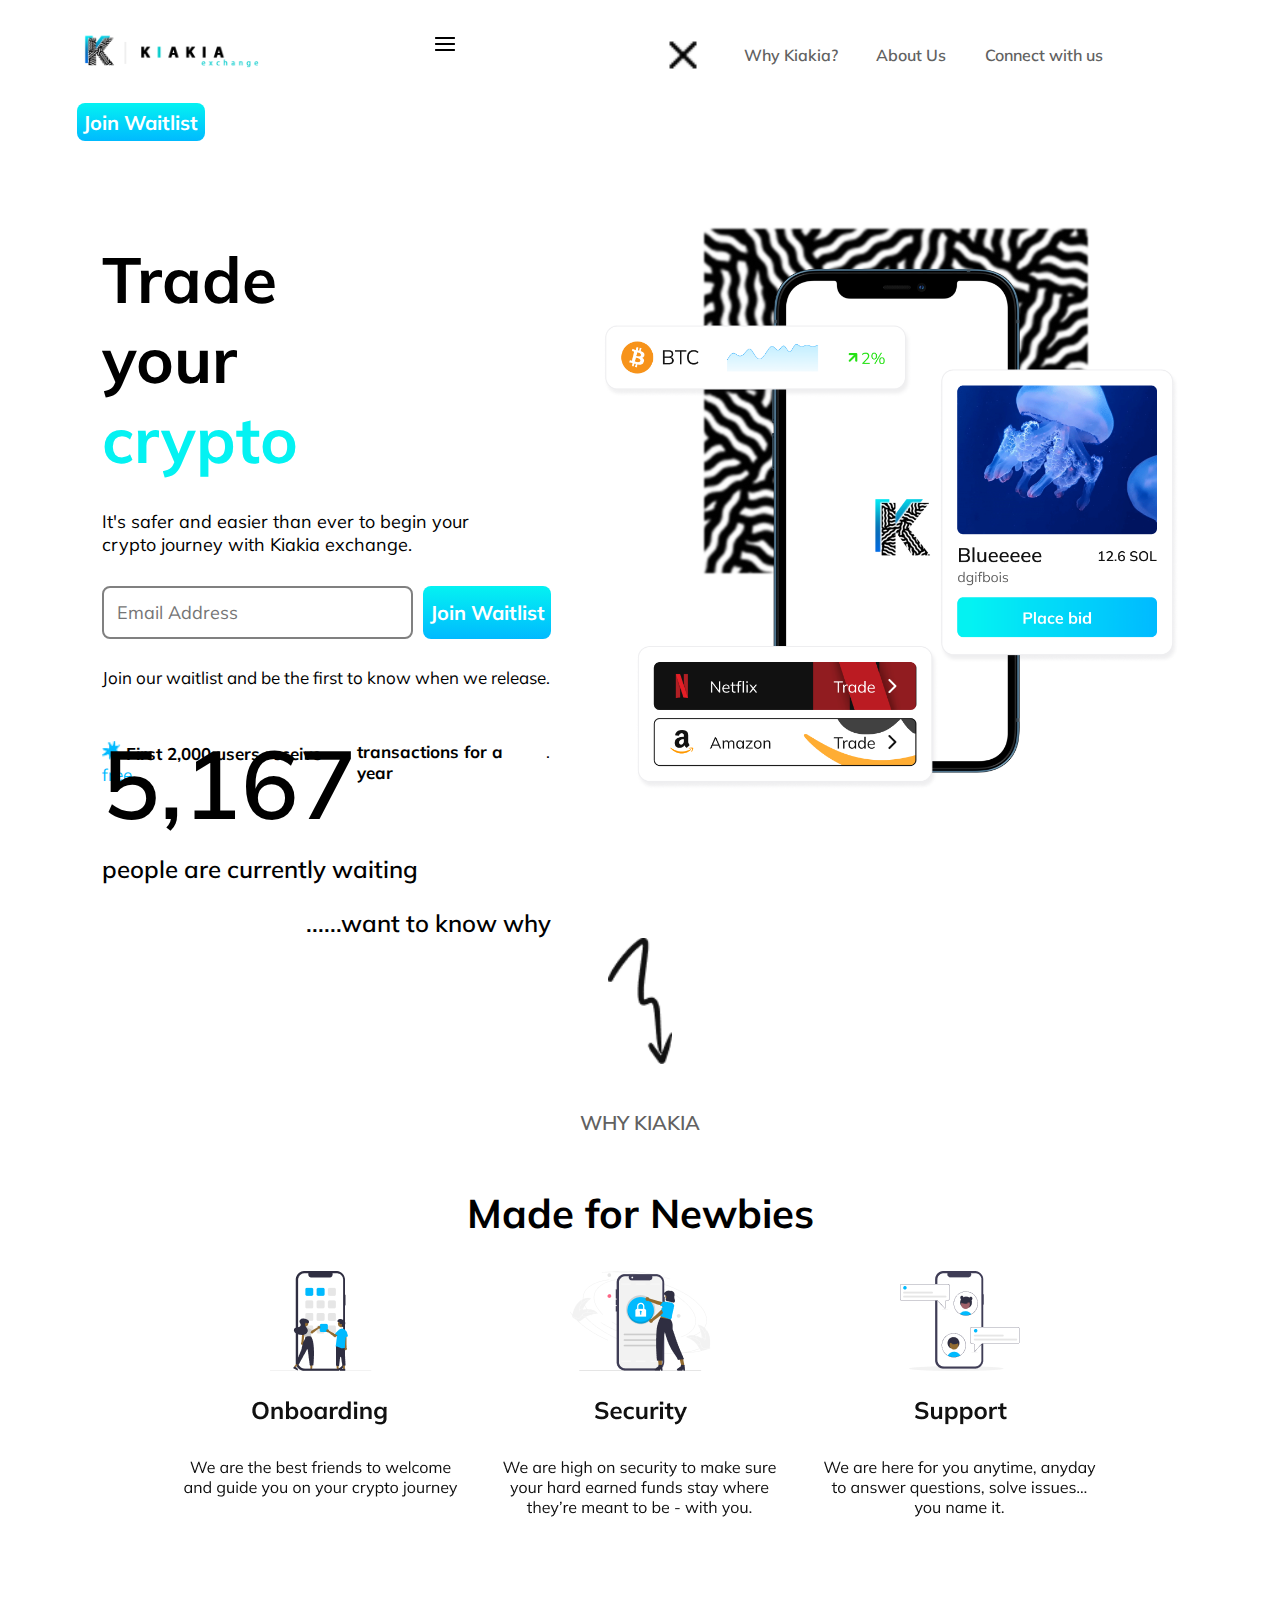
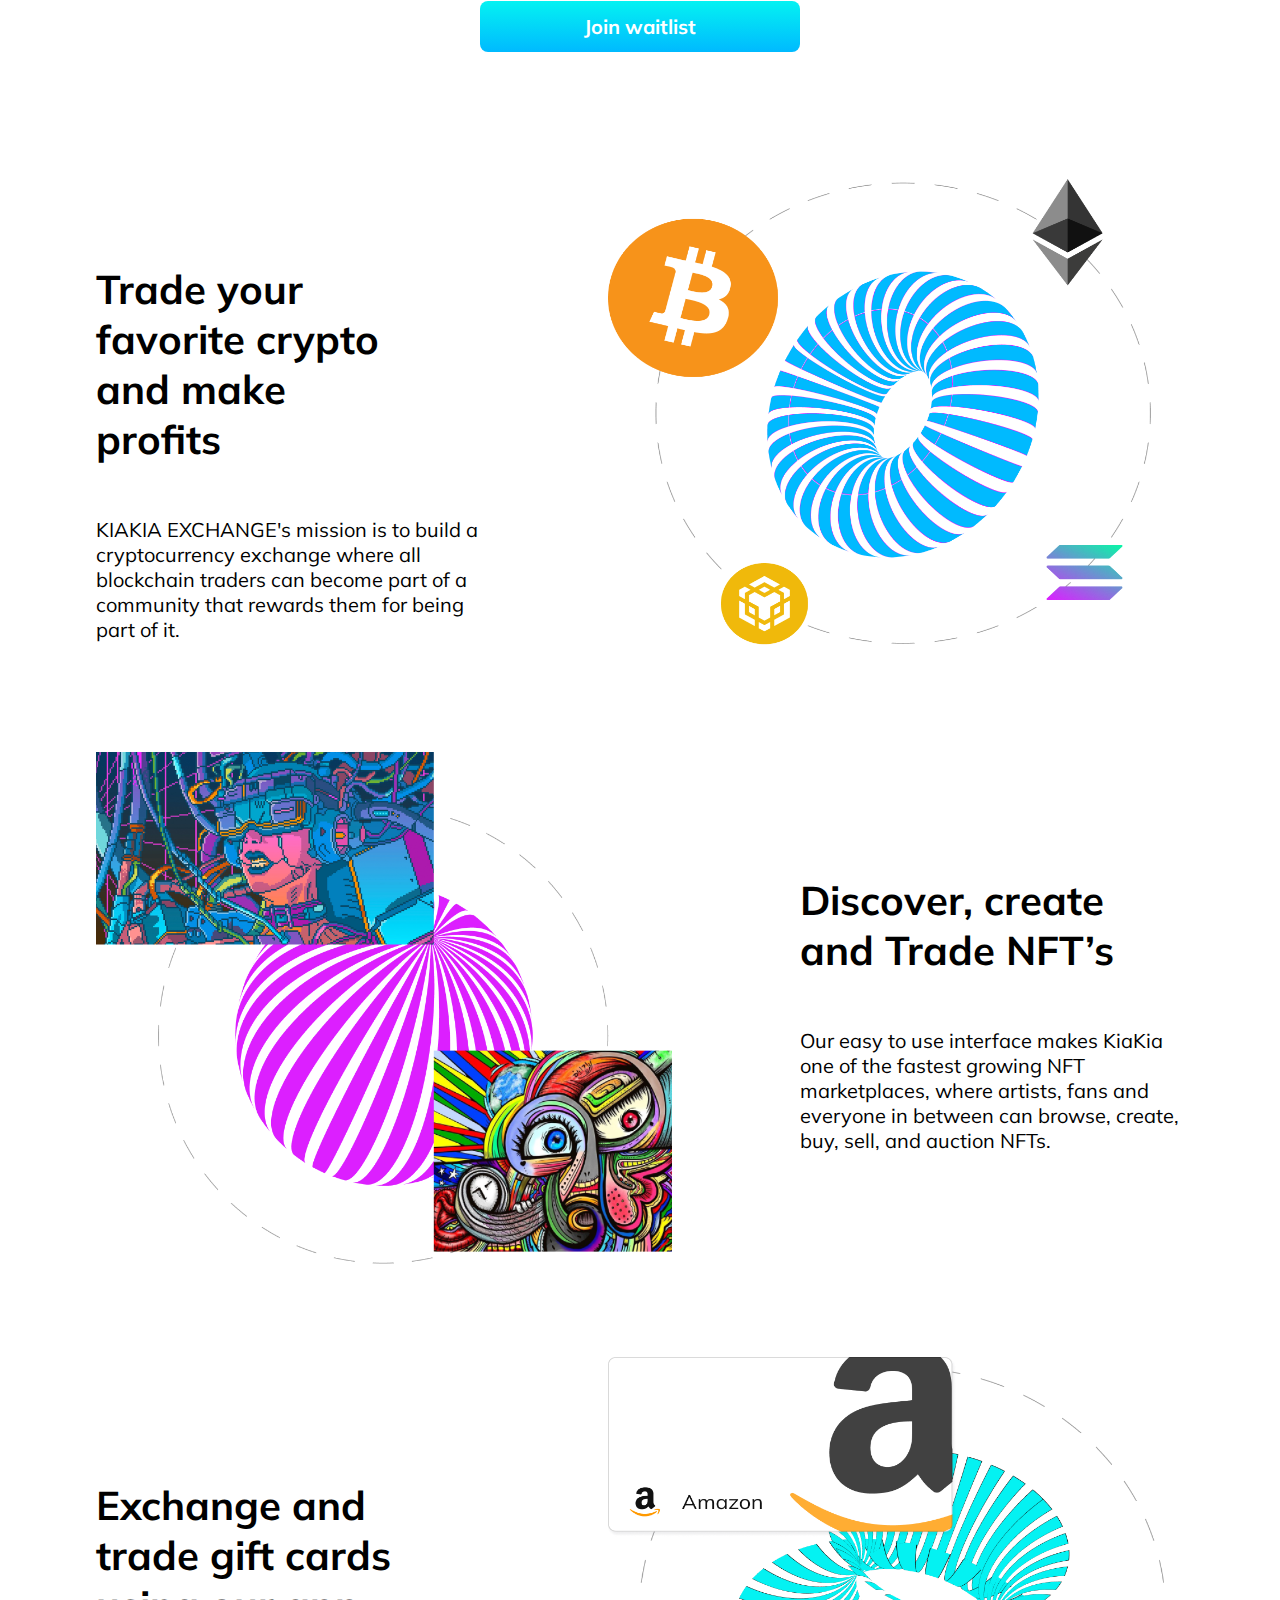
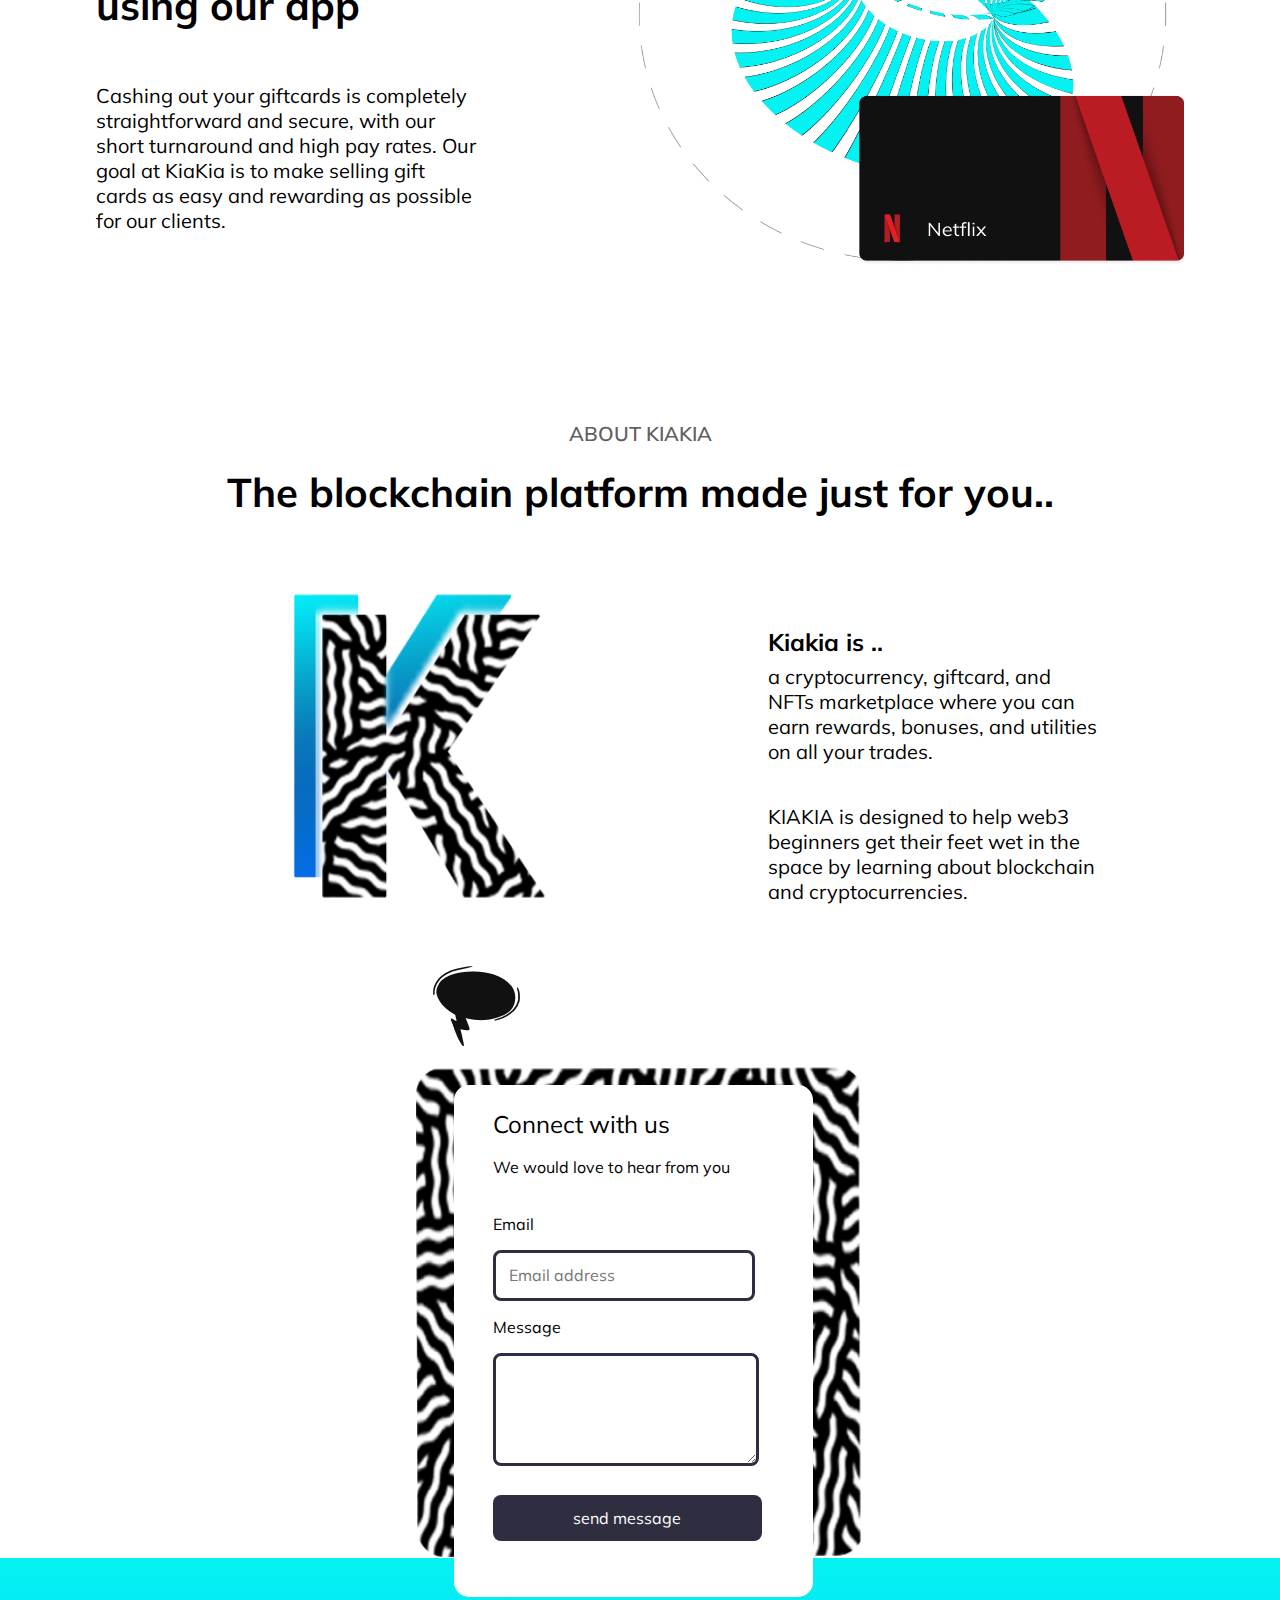
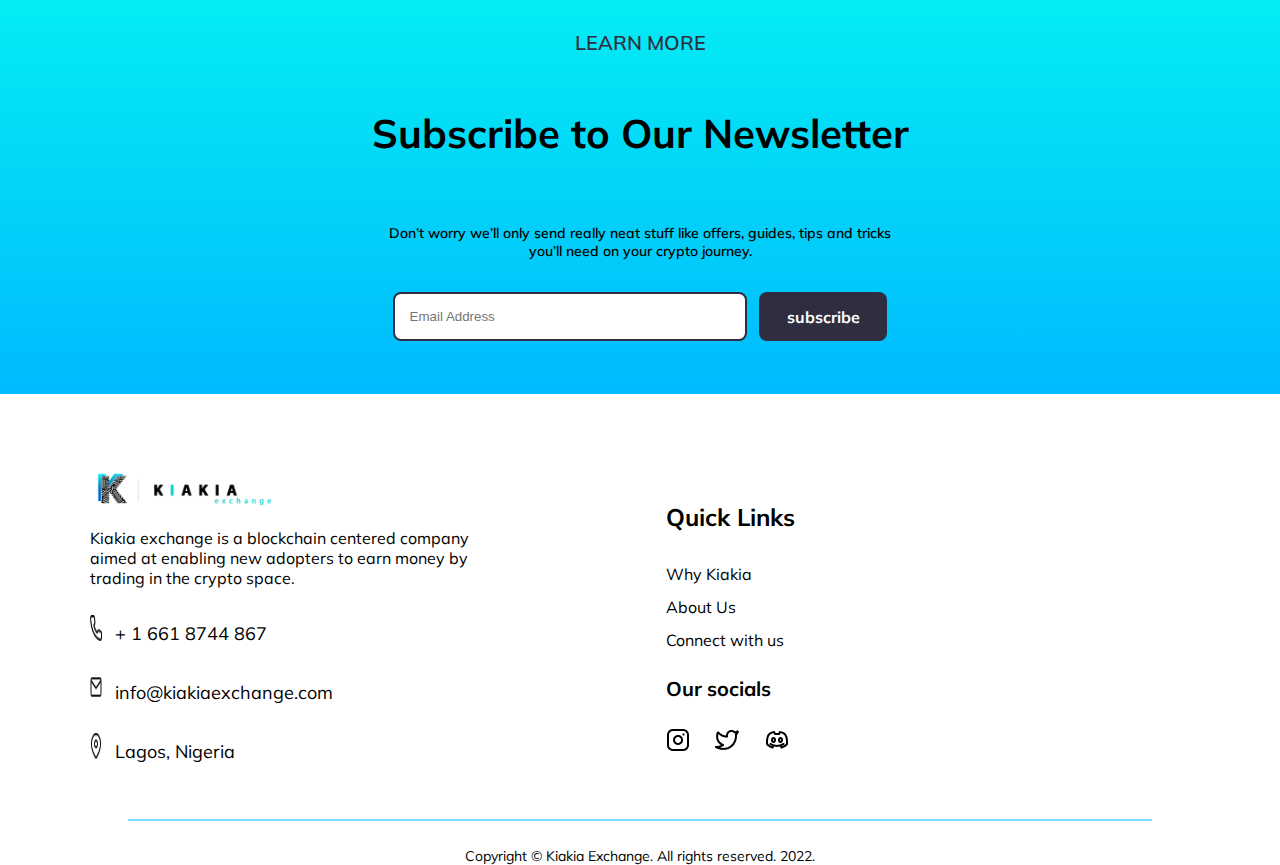
==== commit c7bec006: "code" ====
--- a/index.html
+++ b/index.html
@@ -14,6 +14,7 @@
   <link rel="shortcut icon" href="img/KK2.png" type="image/x-icon">
     <title>KiaKia</title>
        <link rel="stylesheet" href="styles/kiakia-desktop.css">
+       <link rel="stylesheet" href="styles/kiakia-mobile.css">
        <link rel="stylesheet" href="http://www.w3.org/2000/svg">
        <!--fonts-->
        <link rel="preconnect" href="https://fonts.googleapis.com">
@@ -28,10 +29,14 @@
           <img src="images/KIAKIA 2 2.png">
         </a>
       </div>
+      <div class="menu-icon">
+        <img src="images/menu 1.png" class="menu">
+      </div>
       <div class="preview-links">
-        <a href="#">Why Kiakia?</a>
-        <a href="#">About Us</a>
-        <a href="#">Connect with us</a>
+        <img src="images/x 1.png" class="cancel">
+        <a href="#why">Why Kiakia?</a>
+        <a href="#about">About Us</a>
+        <a href="#connect">Connect with us</a>
       </div>
       <div class="waitlist-frame">
        <a href="#"> <button type="submit">Join Waitlist</button> </a>
@@ -39,7 +44,7 @@
   </header>
   <!-- Navbar End -->
   <!--Homepage start-->
-  <section class="container-1">
+   <section class="container-1">
     <div class="container-1-text">
       <h2> Trade your <span>crypto</span></h2>
       <p>
@@ -53,11 +58,11 @@
         Join our waitlist and be the first to know when we release.
       </h5>
       <h6>
-        <img src="images/vector1.png"> 
-        First 2,000 users receive  <span>free</span> transactions for a year.
+        <b class="first"> <img src="images/vector1.png"> 
+        First 2,000 users receive    <span>free</span> </b> <b class="b2">transactions for a year</b>.
       </h6>
     </div>
-    <div class="container-1-img">
+     <div class="container-1-img">
       <img src="images/iphone.png">
     </div>
     <div class="container-1-number">
@@ -70,14 +75,14 @@
       <span>
         ......want to know why
       </span>
-    </div> 
+    </div>  
   </section> 
   <section class="curly-arrow">
     <img src="images/curly-arrow.png">
   </section>
   <!--Homepage end-->
   <!--About us start-->
-  <section class="why-kiakia">
+  <section class="why-kiakia" id="why">
     <div class="why-kiakia-1">
       <p>WHY KIAKIA</p>
       <h2>
@@ -126,7 +131,7 @@
         Our easy to use interface makes KiaKia one of the fastest growing NFT marketplaces, where artists, fans and everyone in between can browse, create, buy, sell, and auction NFTs.      </p>
     </div>
   </section>
-  <section class="gift-card-container">
+   <section class="gift-card-container">
     <div class="gift-card-container-text">
       <h2>
         Exchange and trade gift cards using our app
@@ -137,9 +142,9 @@
     <div class="gift-card-container-image">
       <img src="images/amazon.png">
     </div>
-  </section>
+  </section> 
  <!-- about-kia-kia -->
-  <section class="about-kiakia">
+  <section class="about-kiakia" id="about">
     <div class="about">
       <p>
         ABOUT KIAKIA
@@ -167,7 +172,7 @@
     </div>
   </section>
 
-  <section class="connect-section">
+  <section class="connect-section" id="connect">
     <div class="chat-icon">
       <img src="images/6.png">
       <img src="images/KIAKIA pattern 2.png" class="pattern">
@@ -194,7 +199,7 @@
     </div>
   </section>
 
-  <section class="newsletter-section">
+   <section class="newsletter-section">
     <p>
       LEARN MORE
     </p>
@@ -208,7 +213,7 @@
       <input type="email" placeholder="Email Address">
       <button type="submit">subscribe</button>
     </form>
-  </section>
+  </section> 
   <footer>
     <div class="footer-1">
       <div class="footer-1-logo">
@@ -252,7 +257,7 @@
         </div>
       </div>
     </div>
-  </footer>
+  </footer> 
   <section class="copyright">
     <div class="copyright-text">
     <span>
@@ -260,5 +265,6 @@
     </span>
   </div>
   </section>
+  <script src="scripts/kiakia.js"></script>
 </body>
 </html>--- a/styles/kiakia-mobile.css
+++ b/styles/kiakia-mobile.css
@@ -0,0 +1,642 @@
+@media screen and (max-width: 950px) {
+  body {
+    background-color: white;
+    padding: 0;
+    margin: 0;
+  }
+  body .header-section {
+    max-width: 100%;
+    display: flex;
+    flex-direction: row;
+    flex-wrap: wrap;
+    justify-content: space-between;
+    padding: 4vw;
+  }
+  body .kiakia-logo {
+    width: 12vw;
+  }
+  body .kiakia-logo img {
+    width: 25vw;
+  }
+  body .preview-links {
+    display: none;
+    grid-template-columns: auto;
+    width: 100%;
+    z-index: 1;
+    background-color: white;
+    height: 45vw;
+    padding-top: 3vw;
+    margin-top: -7vw;
+  }
+  body .preview-links img {
+    width: 3vw;
+    height: 3vw;
+    justify-self: right;
+  }
+  body .preview-links a {
+    color: #616161;
+    font-size: 16px;
+    font-weight: 600;
+    font-family: "Mulish", sans-serif;
+    text-decoration: none;
+    justify-self: center;
+  }
+  body .waitlist-frame {
+    display: none;
+  }
+  body .menu-icon {
+    display: flex;
+  }
+  body .menu-icon img {
+    width: 4vw;
+    height: 3.5vw;
+  }
+  body .container-1 {
+    display: flex;
+    flex-direction: column;
+    max-width: 100%;
+    align-items: center;
+    gap: 4vw;
+  }
+  body .container-1 .container-1-text {
+    display: flex;
+    flex-direction: column;
+    align-items: center;
+  }
+  body .container-1 .container-1-text h2 {
+    font-size: 48px;
+    font-weight: 700;
+    font-family: "Mulish", sans-serif;
+    width: 80vw;
+    text-align: center;
+    color: black;
+    margin-bottom: 1vw;
+  }
+  body .container-1 .container-1-text h2 span {
+    font-size: 48px;
+    font-weight: 700;
+    font-family: "Mulish", sans-serif;
+    color: #04F2F2;
+  }
+  body .container-1 .container-1-text p {
+    font-size: 16px;
+    font-weight: 400;
+    font-family: "Mulish", sans-serif;
+    width: 85vw;
+    color: black;
+    text-align: center;
+  }
+  body .container-1 .container-1-text form {
+    display: flex;
+    flex-direction: column;
+    gap: 10px;
+    margin-top: 1vw;
+  }
+  body .container-1 .container-1-text form input {
+    width: 80vw;
+    border: 2px solid grey;
+    border-radius: 8px;
+    padding: 2vw;
+    font-size: 18px;
+    font-weight: 400;
+    font-family: "Mulish", sans-serif;
+    color: black;
+  }
+  body .container-1 .container-1-text form input:focus {
+    outline: 1px solid grey;
+  }
+  body .container-1 .container-1-text form button {
+    background-image: linear-gradient(#04F2F2, #00BAFF);
+    width: 85vw;
+    padding: 2.5vw;
+    border-radius: 8px;
+    font-size: 20px;
+    font-weight: 700;
+    font-family: "Mulish", sans-serif;
+    border: none;
+    color: white;
+  }
+  body .container-1 .container-1-text form button:focus {
+    outline: none;
+  }
+  body .container-1 .container-1-text h5 {
+    font-size: 17px;
+    font-weight: 400;
+    font-family: "Mulish", sans-serif;
+    width: 85vw;
+    color: black;
+    margin-bottom: 1vw;
+  }
+  body .container-1 .container-1-text h6 {
+    display: grid;
+    grid-template-columns: auto;
+    gap: 5px;
+    font-size: 14px;
+    font-weight: 600;
+    font-family: "Mulish", sans-serif;
+    width: 85vw;
+    color: black;
+  }
+  body .container-1 .container-1-text h6 img {
+    width: 2.5vw;
+    height: 2.5vw;
+  }
+  body .container-1 .container-1-text h6 span {
+    font-size: 18px;
+    font-weight: 400;
+    font-family: "Mulish", sans-serif;
+    color: #00BAFF;
+  }
+  body .container-1 .container-1-text h6 .b2 {
+    justify-self: right;
+  }
+  body .container-1-img {
+    display: flex;
+    align-items: center;
+    margin-bottom: -5vw;
+  }
+  body .container-1-img img {
+    width: 75vw;
+  }
+  body .container-1-number {
+    display: flex;
+    flex-direction: column;
+    align-items: center;
+  }
+  body .container-1-number h1 {
+    font-size: 64px;
+    font-weight: 600;
+    font-family: "Mulish", sans-serif;
+    color: black;
+  }
+  body .container-1-number p {
+    font-size: 20px;
+    font-weight: 600;
+    font-family: "Mulish", sans-serif;
+    color: black;
+    margin-top: -7vw;
+  }
+  body .container-1-number span {
+    font-size: 20px;
+    font-weight: 600;
+    font-family: "Mulish", sans-serif;
+    color: black;
+  }
+  .curly-arrow {
+    display: grid;
+    justify-content: center;
+    max-width: 100%;
+    margin-top: 3vw;
+  }
+  .curly-arrow img {
+    width: 5vw;
+  }
+  .why-kiakia {
+    display: grid;
+    grid-template-columns: auto;
+    max-width: 100%;
+    justify-content: center;
+    margin-top: 13vw;
+  }
+  .why-kiakia .why-kiakia-1 {
+    display: flex;
+    flex-direction: column;
+    align-items: center;
+    max-width: 100%;
+  }
+  .why-kiakia .why-kiakia-1 p {
+    font-size: 16px;
+    font-weight: 600;
+    font-family: "Mulish", sans-serif;
+    color: #616161;
+    margin-bottom: -5vw;
+  }
+  .why-kiakia .why-kiakia-1 h2 {
+    font-size: 32px;
+    font-weight: 700;
+    font-family: "Mulish", sans-serif;
+    color: black;
+  }
+  .why-kiakia .why-kiakia-2 {
+    display: flex;
+    flex-direction: column;
+  }
+  .why-kiakia .why-kiakia-3 {
+    display: grid;
+    justify-content: center;
+    max-width: 100%;
+    margin-top: 2vw;
+  }
+  .why-kiakia .why-kiakia-3 button {
+    width: 85vw;
+    padding: 2vw;
+    border-radius: 8px;
+    font-size: 20px;
+    font-weight: 700;
+    font-family: "Mulish", sans-serif;
+    border: none;
+    color: white;
+    background-image: linear-gradient(#04F2F2, #00BAFF);
+  }
+  .trade-container {
+    display: grid;
+    grid-template-columns: auto;
+    margin-top: 7vw;
+  }
+  .trade-container .trade-container-text {
+    display: flex;
+    flex-direction: column;
+    padding-left: 7vw;
+    margin-bottom: 2.5vw;
+  }
+  .trade-container .trade-container-text h2 {
+    font-size: 32px;
+    font-weight: 700;
+    font-family: "Mulish", sans-serif;
+    width: 80vw;
+    margin-bottom: 1.5vw;
+  }
+  .trade-container .trade-container-text p {
+    font-size: 16px;
+    font-weight: 400;
+    font-family: "Mulish", sans-serif;
+    width: 80vw;
+  }
+  .trade-container .trade-container-image {
+    justify-self: center;
+  }
+  .trade-container .trade-container-image img {
+    width: 75vw;
+    height: 70vw;
+  }
+  .nft-container {
+    display: grid;
+    grid-template-columns: auto;
+    margin-top: 7vw;
+  }
+  .nft-container .nft-container-text {
+    display: flex;
+    flex-direction: column;
+    padding-left: 7vw;
+    order: 1;
+    margin-bottom: 2.5vw;
+  }
+  .nft-container .nft-container-text h2 {
+    font-size: 32px;
+    font-weight: 700;
+    font-family: "Mulish", sans-serif;
+    width: 80vw;
+    margin-bottom: 1.5vw;
+  }
+  .nft-container .nft-container-text p {
+    font-size: 16px;
+    font-weight: 400;
+    font-family: "Mulish", sans-serif;
+    width: 80vw;
+  }
+  .nft-container .nft-container-image {
+    justify-self: center;
+    order: 2;
+  }
+  .nft-container .nft-container-image img {
+    width: 75vw;
+    height: 70vw;
+  }
+  .gift-card-container {
+    display: grid;
+    grid-template-columns: auto;
+    margin-top: 7vw;
+  }
+  .gift-card-container .gift-card-container-text {
+    display: flex;
+    flex-direction: column;
+    padding-left: 7vw;
+    margin-bottom: 2.5vw;
+  }
+  .gift-card-container .gift-card-container-text h2 {
+    font-size: 32px;
+    font-weight: 700;
+    font-family: "Mulish", sans-serif;
+    width: 80vw;
+    margin-bottom: 1.5vw;
+  }
+  .gift-card-container .gift-card-container-text p {
+    font-size: 16px;
+    font-weight: 400;
+    font-family: "Mulish", sans-serif;
+    width: 80vw;
+  }
+  .gift-card-container .gift-card-container-image {
+    justify-self: center;
+  }
+  .gift-card-container .gift-card-container-image img {
+    width: 75vw;
+    height: 70vw;
+  }
+  .about-kiakia {
+    display: grid;
+    max-width: 100%;
+    justify-content: center;
+    margin-top: 10vw;
+  }
+  .about-kiakia .about {
+    display: grid;
+    grid-template-columns: auto;
+    grid-template-rows: 2vw;
+    justify-content: center;
+    max-width: 100%;
+  }
+  .about-kiakia .about p {
+    font-size: 16px;
+    font-weight: 600;
+    font-family: "Mulish", sans-serif;
+    color: #616161;
+    justify-self: center;
+  }
+  .about-kiakia .about h3 {
+    font-size: 32px;
+    font-weight: 700;
+    font-family: "Mulish", sans-serif;
+    color: black;
+    text-align: center;
+    width: 80vw;
+    margin-top: 12vw;
+  }
+  .about-content {
+    display: grid;
+    grid-template-columns: auto;
+    max-width: 100%;
+    justify-content: left;
+  }
+  .about-content .about-content-logo {
+    display: none;
+  }
+  .about-content .about-content-text {
+    display: flex;
+    flex-direction: column;
+    padding-left: 5vw;
+  }
+  .about-content .about-content-text h4 {
+    font-size: 16px;
+    font-weight: 700;
+    font-family: "Mulish", sans-serif;
+    color: black;
+    margin-bottom: -1vw;
+  }
+  .about-content .about-content-text p {
+    font-size: 16px;
+    font-weight: 400;
+    font-family: "Mulish", sans-serif;
+    color: black;
+    width: 90vw;
+  }
+  .connect-section {
+    display: grid;
+    max-width: 100%;
+    justify-content: center;
+  }
+  .connect-section .chat-icon {
+    display: grid;
+    grid-template-columns: auto;
+  }
+  .connect-section .chat-icon .pattern {
+    width: 85vw;
+  }
+  .connect-section .chat-icon .connect-form {
+    background-color: white;
+    display: grid;
+    grid-template-columns: auto;
+    justify-content: left;
+    padding-left: 3vw;
+    width: 80vw;
+    height: 120vw;
+    grid-row: 3/2;
+    z-index: 1;
+    margin-bottom: -125vw;
+    margin-top: 25vw;
+    margin-left: 8vw;
+    border-radius: 15px;
+  }
+  .connect-section .chat-icon .connect-form h3 {
+    font-size: 24px;
+    font-weight: 400;
+    font-family: "Mulish", sans-serif;
+    color: black;
+    margin-bottom: -3vw;
+  }
+  .connect-section .chat-icon .connect-form .hear-you {
+    margin-bottom: 2vw;
+  }
+  .connect-section .chat-icon .connect-form p {
+    font-size: 16px;
+    font-weight: 400;
+    font-family: "Mulish", sans-serif;
+    color: black;
+  }
+  .connect-section .chat-icon .connect-form input {
+    width: 65vw;
+    border: 3px solid #2F2E41;
+    border-radius: 8px;
+    padding: 2vw;
+    font-size: 16px;
+    font-weight: 400;
+    font-family: "Mulish", sans-serif;
+    color: black;
+  }
+  .connect-section .chat-icon .connect-form input:focus {
+    outline: none;
+  }
+  .connect-section .chat-icon .connect-form textarea {
+    width: 68vw;
+    border: 3px solid #2F2E41;
+    border-radius: 8px;
+    padding-left: 0.2vw;
+    height: 30vw;
+    font-size: 16px;
+    font-weight: 400;
+    font-family: "Mulish", sans-serif;
+    color: black;
+    margin-bottom: 2vw;
+  }
+  .connect-section .chat-icon .connect-form textarea:focus {
+    outline: none;
+  }
+  .connect-section .chat-icon .connect-form button {
+    background-color: #2F2E41;
+    width: 70vw;
+    text-align: center;
+    font-size: 16px;
+    font-weight: 400;
+    font-family: "Mulish", sans-serif;
+    color: white;
+    border: none;
+    padding: 2vw;
+    border-radius: 8px;
+  }
+  .newsletter-section {
+    display: flex;
+    flex-direction: column;
+    align-items: center;
+    background-image: linear-gradient(#04F2F2, #00BAFF);
+    max-width: 100%;
+    height: 100vw;
+    padding-top: 4vw;
+    margin-top: 40vw;
+  }
+  .newsletter-section p {
+    font-size: 16px;
+    font-weight: 600;
+    font-family: "Mulish", sans-serif;
+    color: #2F2E41;
+    margin-bottom: -2vw;
+  }
+  .newsletter-section h2 {
+    font-size: 32px;
+    font-weight: 700;
+    font-family: "Mulish", sans-serif;
+    color: black;
+    text-align: center;
+    margin-bottom: -4vw;
+  }
+  .newsletter-section h6 {
+    font-size: 14px;
+    font-weight: 600;
+    font-family: "Mulish", sans-serif;
+    color: black;
+    width: 80vw;
+    text-align: center;
+  }
+  .newsletter-section form {
+    display: flex;
+    flex-direction: column;
+    gap: 2vw;
+  }
+  .newsletter-section form input {
+    background-color: white;
+    border: 2px solid #C1C1C1;
+    width: 65vw;
+    padding: 15px;
+    border-radius: 8px;
+  }
+  .newsletter-section form button {
+    background-color: #2F2E41;
+    border: none;
+    font-size: 16px;
+    font-weight: 700;
+    font-family: "Mulish", sans-serif;
+    color: white;
+    text-align: center;
+    width: 74vw;
+    padding: 3.5vw;
+    border-radius: 8px;
+  }
+  .newsletter-section form input:focus {
+    outline: none;
+  }
+  .newsletter-section form button:focus {
+    outline: none;
+  }
+  footer {
+    display: grid;
+    grid-template-columns: auto;
+    max-width: 100%;
+    justify-content: left;
+    padding-left: 7vw;
+    padding-top: 6vw;
+  }
+  footer .footer-1 {
+    display: flex;
+    flex-direction: column;
+  }
+  footer .footer-1 .footer-1-logo {
+    display: flex;
+    flex-direction: column;
+  }
+  footer .footer-1 .footer-1-logo img {
+    width: 35vw;
+  }
+  footer .footer-1 .footer-1-logo p {
+    font-size: 16px;
+    font-weight: 400;
+    font-family: "Mulish", sans-serif;
+    color: black;
+    width: 90vw;
+  }
+  footer .footer-1 .footer-1-contact {
+    display: flex;
+    flex-direction: column;
+  }
+  footer .footer-1 .footer-1-contact .phone {
+    display: flex;
+    flex-direction: row;
+    gap: 2vw;
+  }
+  footer .footer-1 .footer-1-contact .phone img {
+    width: 4vw;
+    height: 4vw;
+    align-self: center;
+  }
+  footer .footer-1 .footer-1-contact .phone p {
+    font-size: 18px;
+    font-weight: 400;
+    font-family: "Mulish", sans-serif;
+    color: black;
+  }
+  footer .footer-2 {
+    display: flex;
+    flex-direction: column;
+  }
+  footer .footer-2 .footer-2-1 {
+    display: flex;
+    flex-direction: column;
+  }
+  footer .footer-2 .footer-2-1 h4 {
+    font-size: 24px;
+    font-weight: 700;
+    font-family: "Mulish", sans-serif;
+    color: black;
+  }
+  footer .footer-2 .footer-2-1 .links {
+    display: flex;
+    flex-direction: column;
+    gap: 1vw;
+  }
+  footer .footer-2 .footer-2-1 .links a {
+    font-size: 16px;
+    font-weight: 400;
+    font-family: "Mulish", sans-serif;
+    color: black;
+    text-decoration: none;
+  }
+  footer .footer-2 .footer-2-social h4 {
+    font-size: 20px;
+    font-weight: 700;
+    font-family: "Mulish", sans-serif;
+    color: black;
+  }
+  footer .footer-2 .footer-2-social .socials {
+    display: flex;
+    flex-direction: row;
+    gap: 2vw;
+  }
+  .copyright {
+    display: grid;
+    justify-content: center;
+    max-width: 100%;
+    margin-top: 10vw;
+  }
+  .copyright .copyright-text {
+    width: 90vw;
+    border-top: 2px solid rgba(0, 187, 255, 0.5215686275);
+    display: grid;
+    flex-direction: row;
+    justify-content: center;
+    padding-top: 4vw;
+  }
+  .copyright .copyright-text span {
+    font-size: 14px;
+    font-weight: 400;
+    font-family: "Mulish", sans-serif;
+    color: black;
+  }
+}/*# sourceMappingURL=kiakia-mobile.css.map */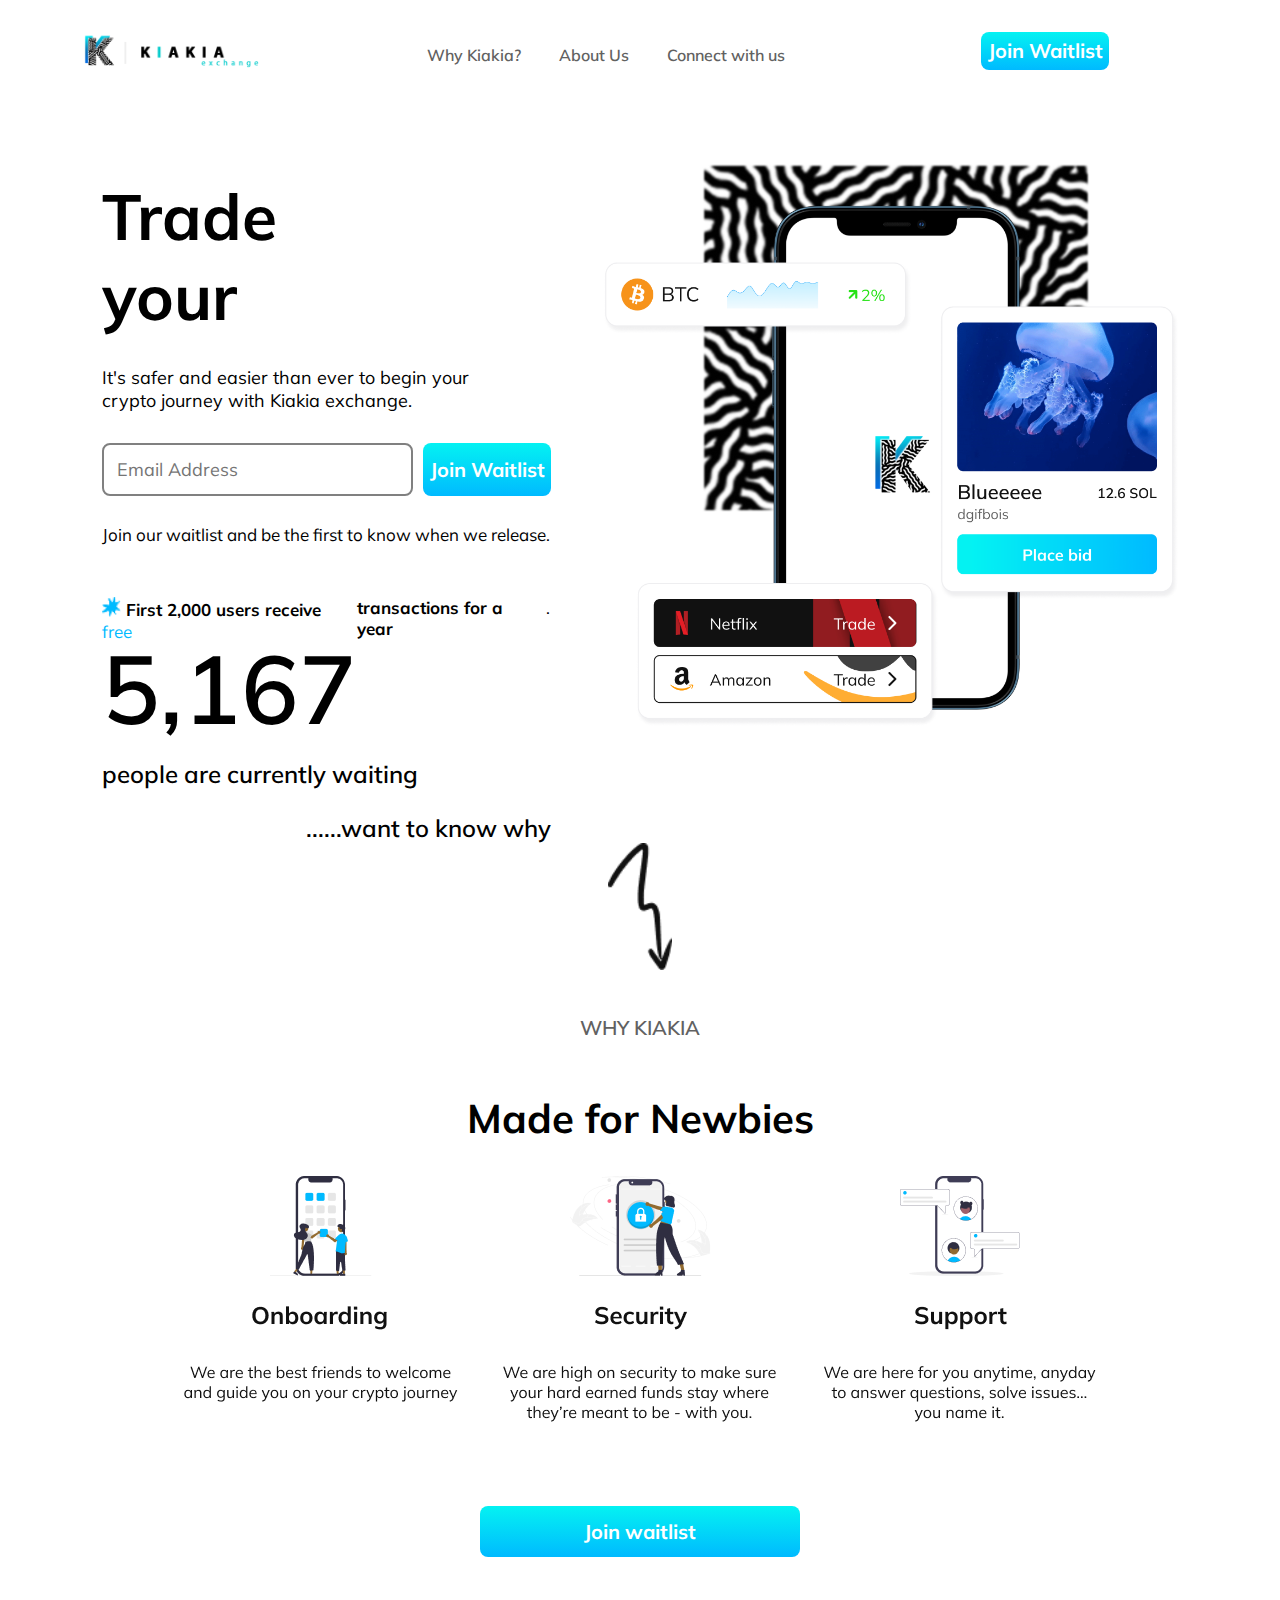
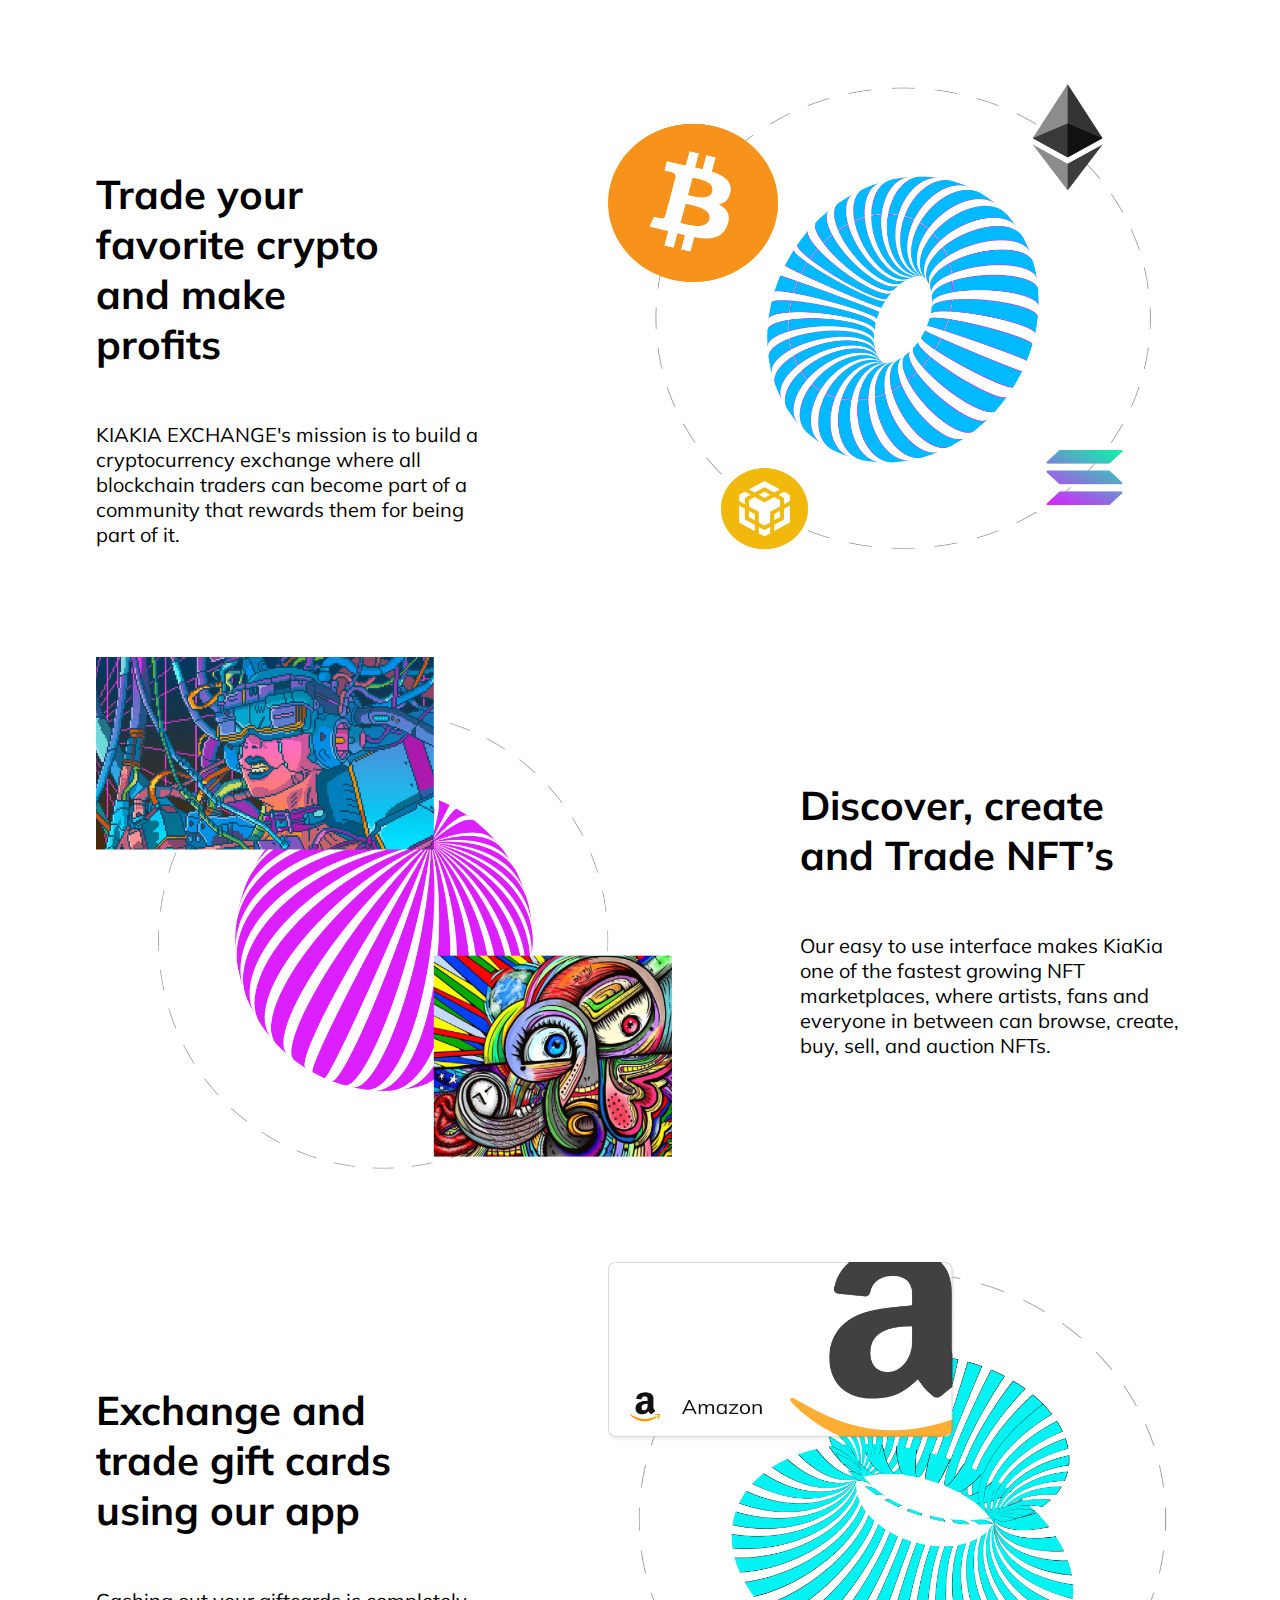
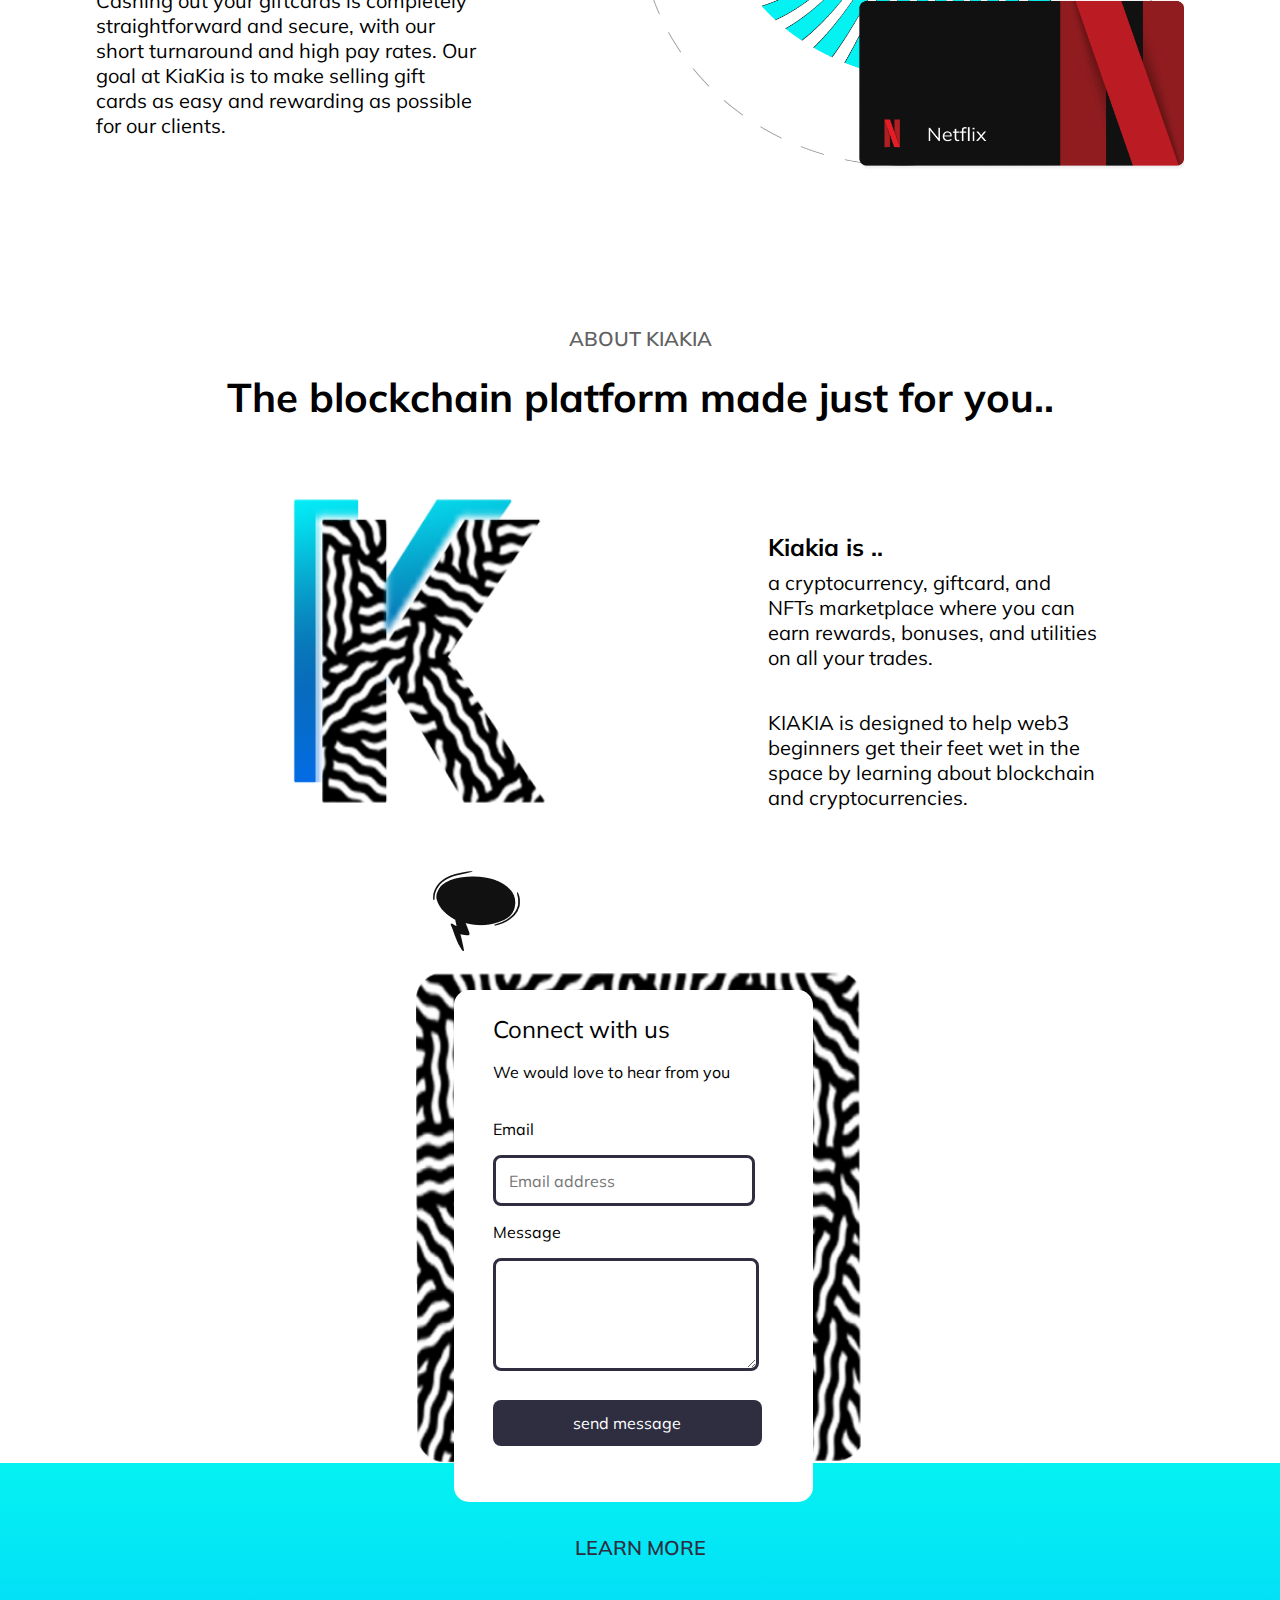
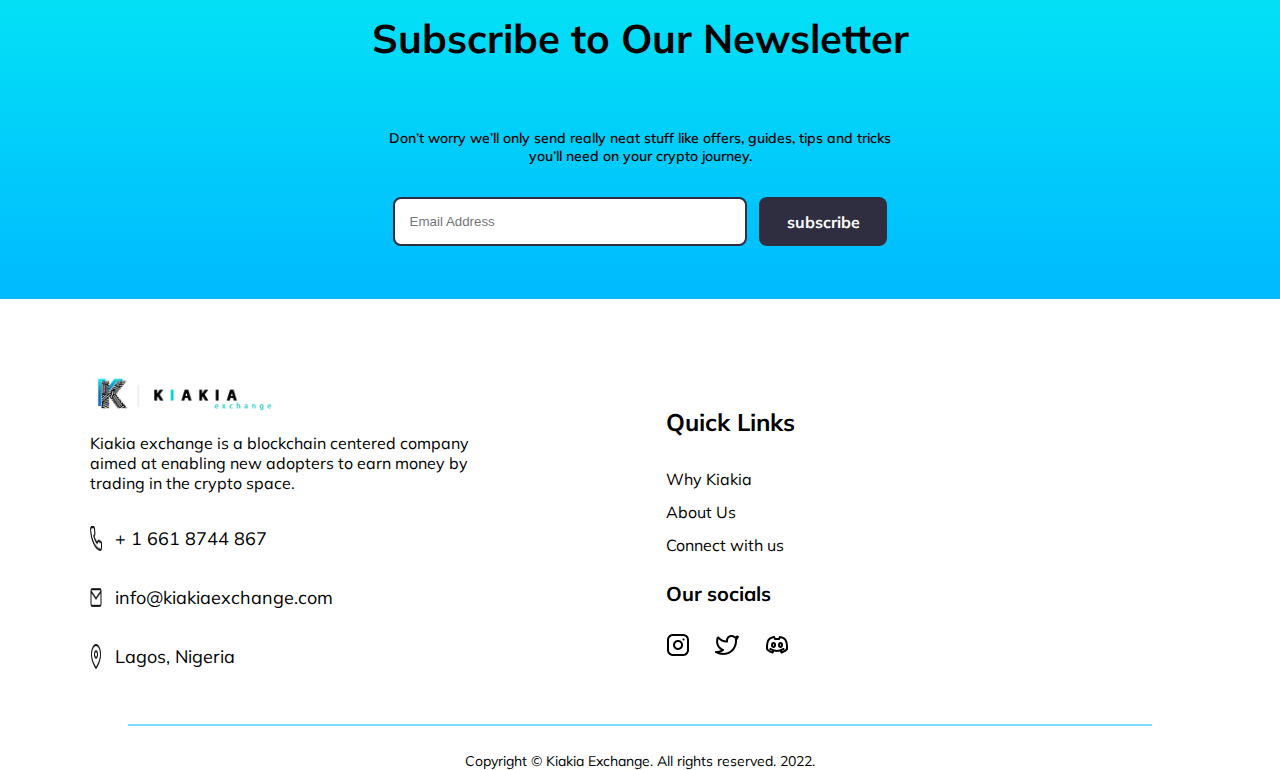
==== commit 0a45bd6e: "feat: added animation for text" ====
--- a/index.html
+++ b/index.html
@@ -46,7 +46,7 @@
   <!--Homepage start-->
    <section class="container-1">
     <div class="container-1-text">
-      <h2> Trade your <span>crypto</span></h2>
+      <h2> Trade your <span></span></h2>
       <p>
         It's safer and easier than ever to begin your crypto journey with Kiakia exchange. 
       </p>
--- a/styles/kiakia-desktop.css
+++ b/styles/kiakia-desktop.css
@@ -24,6 +24,9 @@
     flex-direction: row;
     gap: 3vw;
   }
+  body .preview-links img {
+    display: none;
+  }
   body .preview-links a {
     color: #616161;
     font-size: 16px;
@@ -43,6 +46,9 @@
     color: white;
     background-image: linear-gradient(#04F2F2, #00BAFF);
   }
+  body .menu-icon {
+    display: none;
+  }
   body .container-1 {
     display: grid;
     grid-template-columns: auto auto;
@@ -67,6 +73,39 @@
     font-weight: 700;
     font-family: "Mulish", sans-serif;
     color: #04F2F2;
+  }
+  body .container-1 .container-1-text h2 span:before {
+    content: "";
+    -webkit-animation-name: content;
+            animation-name: content;
+    -webkit-animation-duration: 3s;
+            animation-duration: 3s;
+    -webkit-animation-iteration-count: infinite;
+            animation-iteration-count: infinite;
+    -webkit-animation-timing-function: linear;
+            animation-timing-function: linear;
+  }
+  @-webkit-keyframes content {
+    0% {
+      content: "Crypto";
+    }
+    50% {
+      content: "NFTs";
+    }
+    100% {
+      content: "Giftcards";
+    }
+  }
+  @keyframes content {
+    0% {
+      content: "Crypto";
+    }
+    50% {
+      content: "NFTs";
+    }
+    100% {
+      content: "Giftcards";
+    }
   }
   body .container-1 .container-1-text p {
     font-size: 18px;
@@ -538,7 +577,7 @@
   body footer .footer-1 .footer-1-contact .phone img {
     width: 1vw;
     height: 2vw;
-    margin-top: 0.9vw;
+    align-self: center;
   }
   body footer .footer-1 .footer-1-contact .phone p {
     font-size: 18px;
--- a/styles/kiakia-mobile.css
+++ b/styles/kiakia-mobile.css
@@ -220,6 +220,7 @@
   .why-kiakia .why-kiakia-2 {
     display: flex;
     flex-direction: column;
+    align-items: center;
   }
   .why-kiakia .why-kiakia-3 {
     display: grid;
